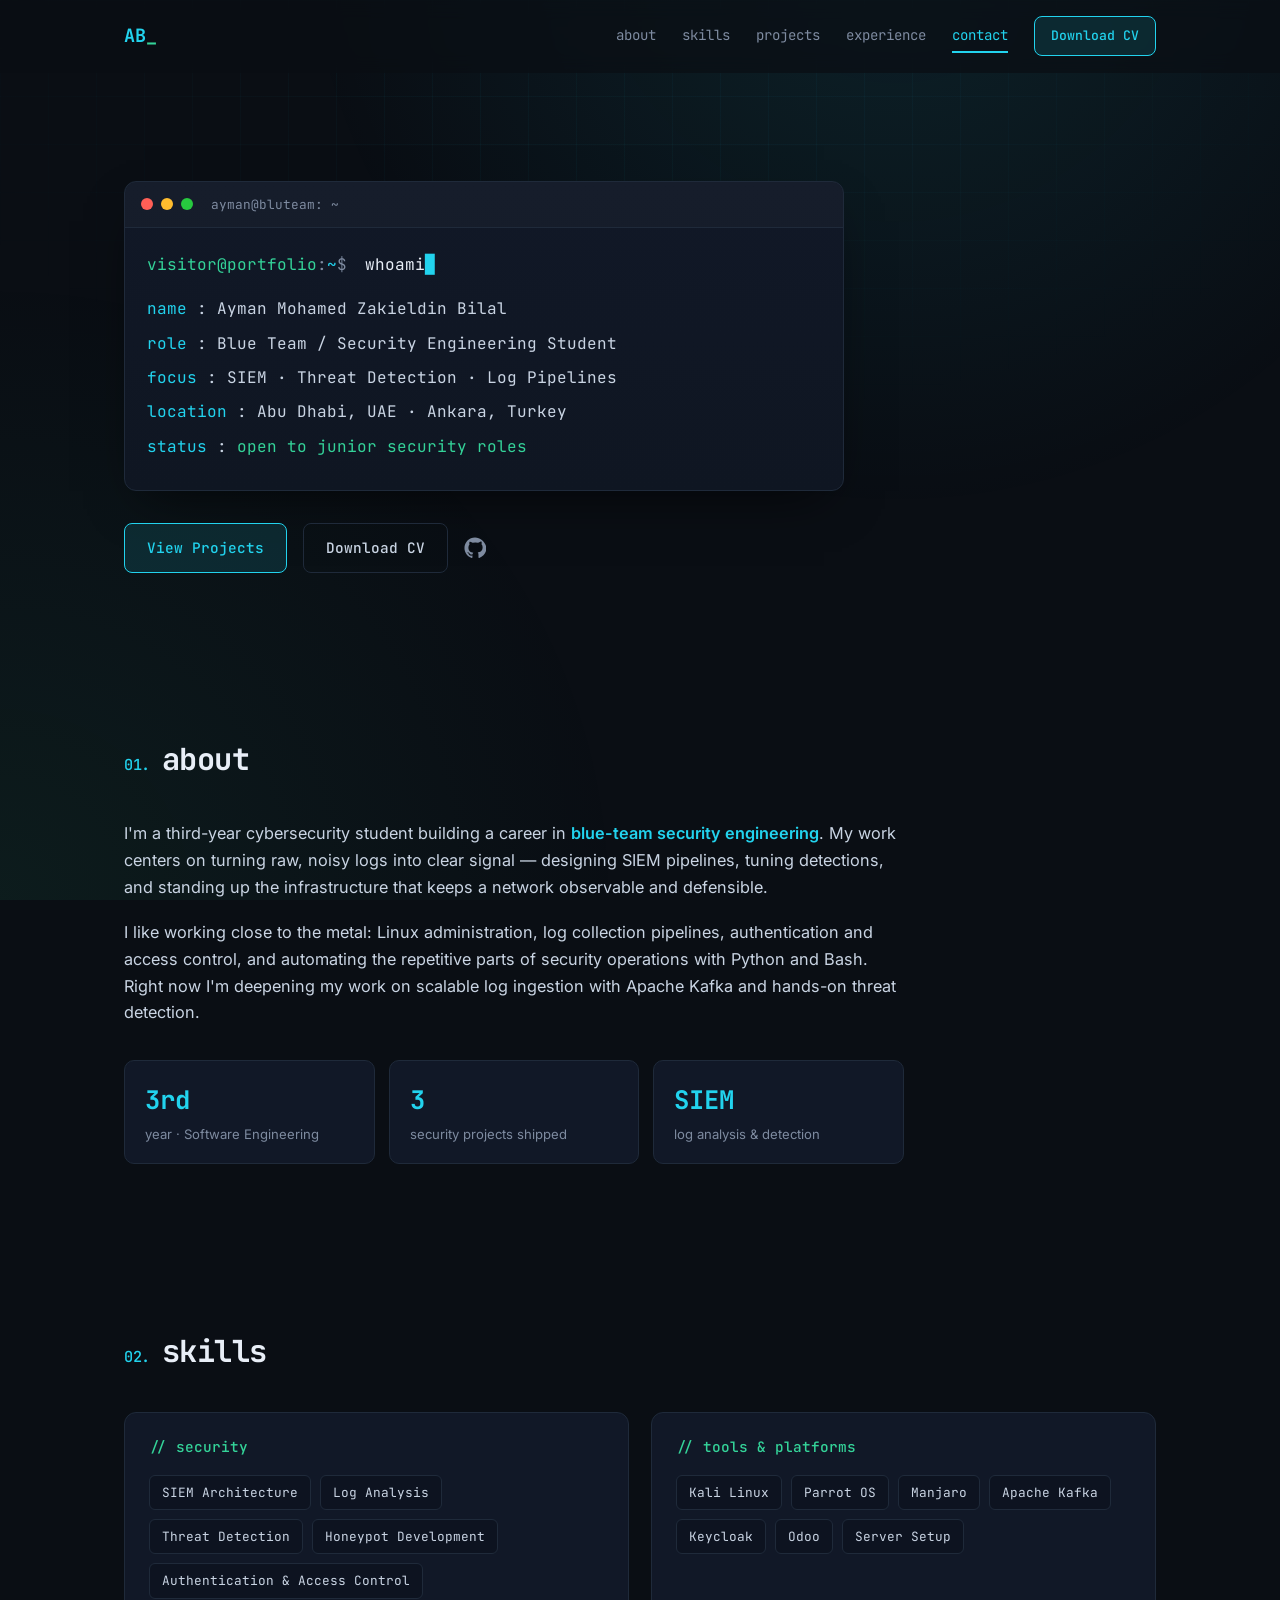
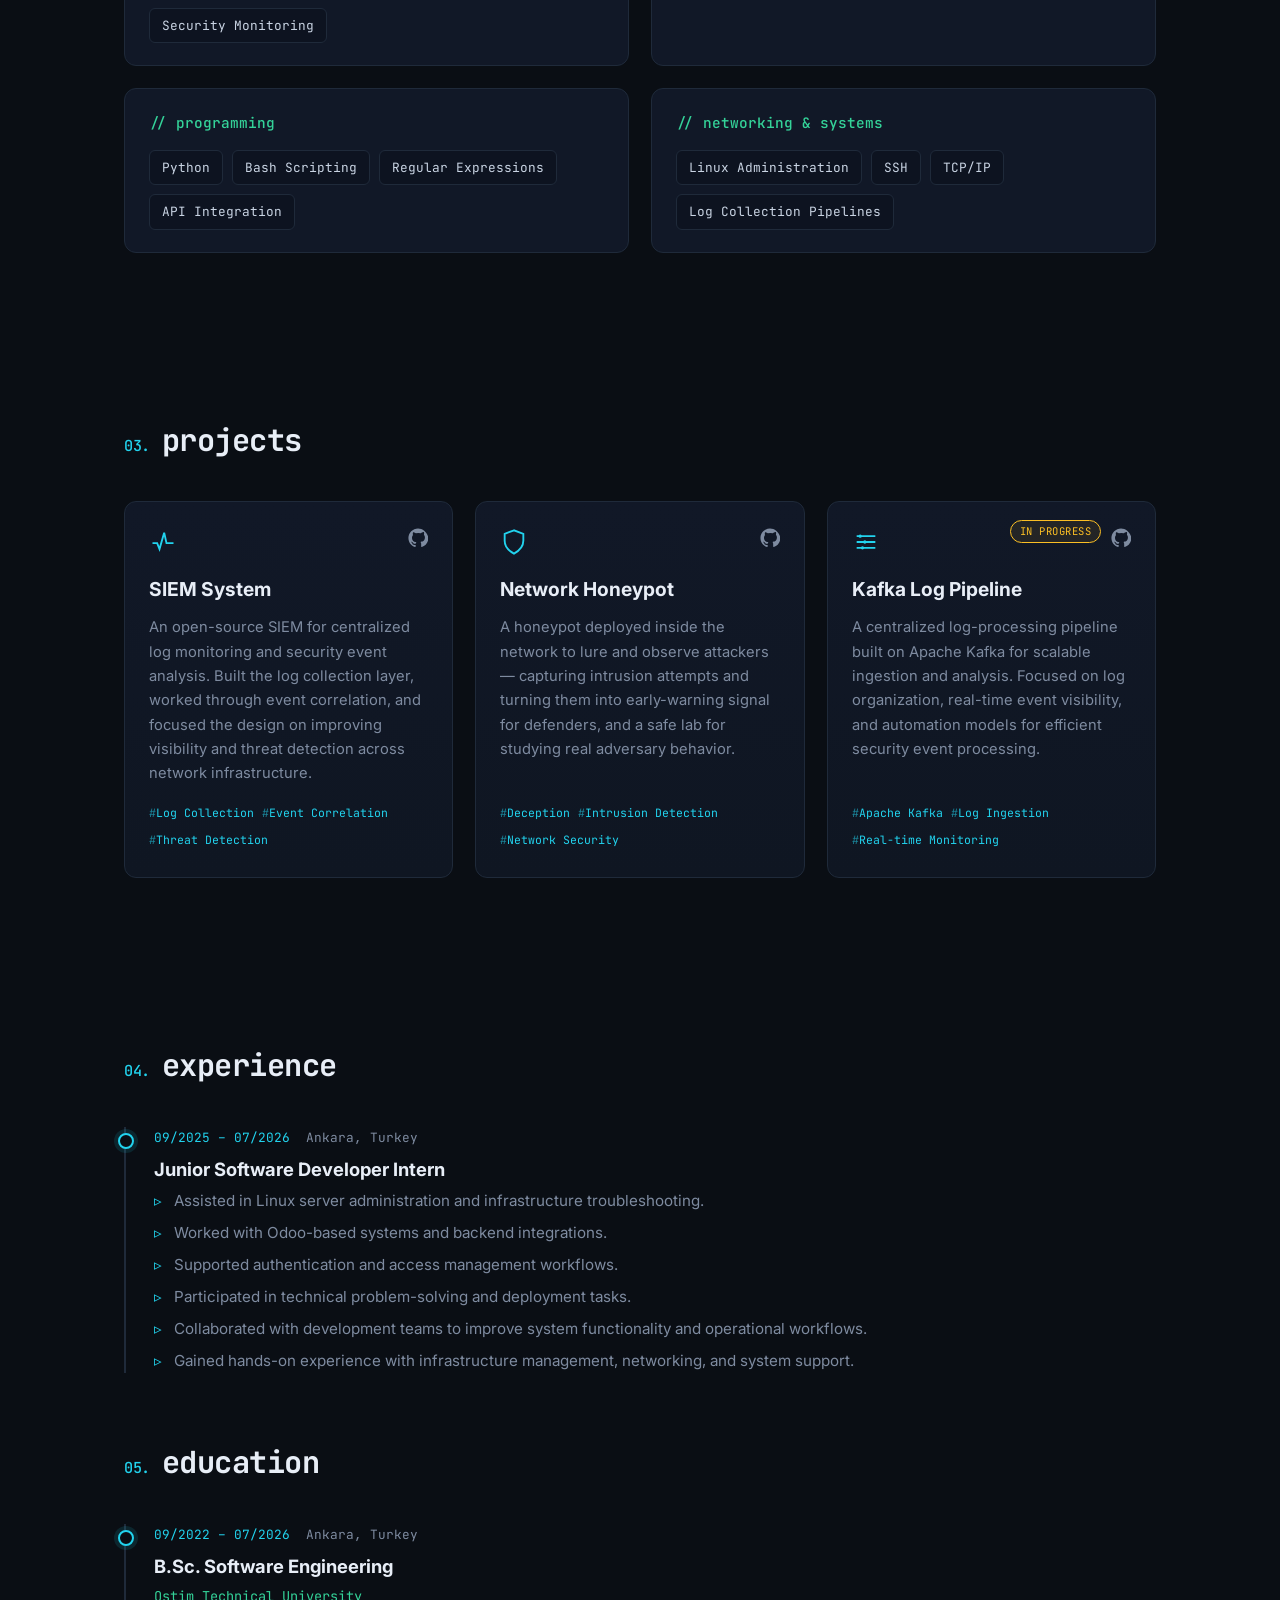
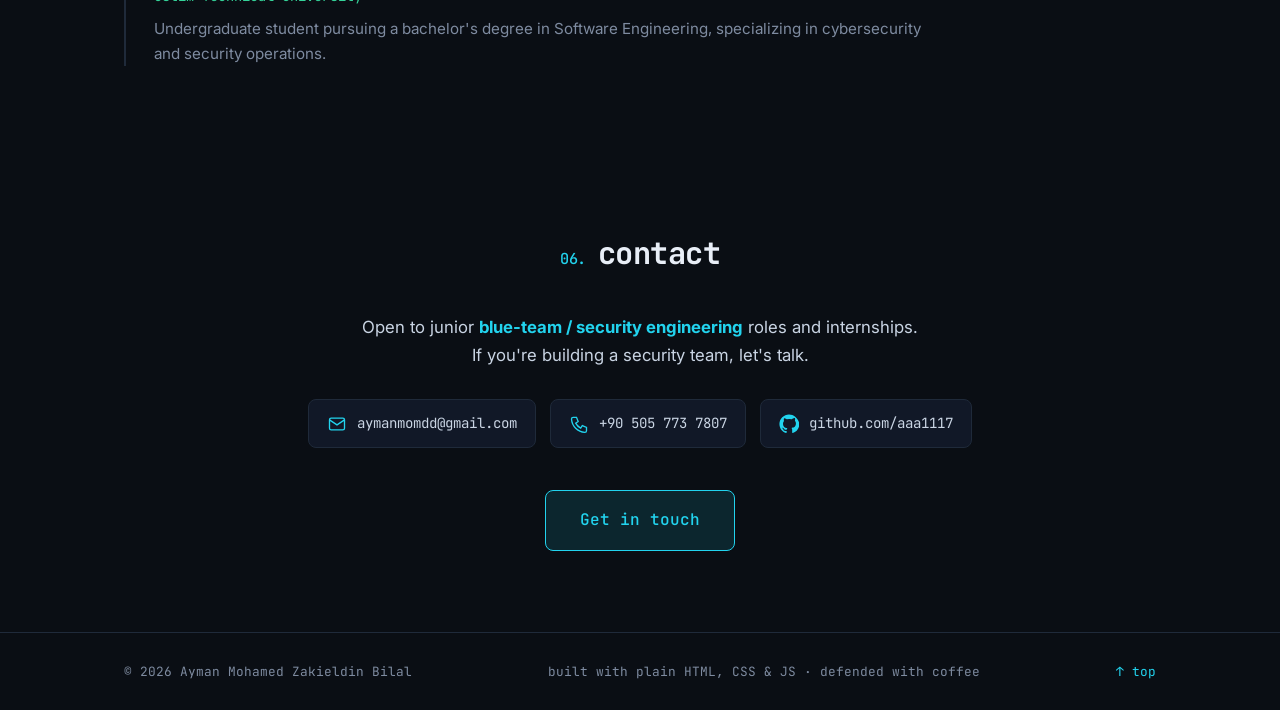
==== index.html @ 4195ff47 "Add security-ops themed portfolio site Single-page static portfolio (HTML/CSS/JS) for a blue-team / " ====
<!DOCTYPE html>
<html lang="en">
<head>
  <meta charset="UTF-8" />
  <meta name="viewport" content="width=device-width, initial-scale=1.0" />
  <title>Ayman Bilal — Blue Team / Security Engineering</title>
  <meta name="description" content="Ayman Mohamed Zakieldin Bilal — third-year cybersecurity student focused on SIEM engineering, threat detection, honeypots, and Linux security automation." />
  <meta name="author" content="Ayman Mohamed Zakieldin Bilal" />

  <!-- Open Graph -->
  <meta property="og:title" content="Ayman Bilal — Blue Team / Security Engineering" />
  <meta property="og:description" content="SIEM engineering · threat detection · honeypots · Linux security automation." />
  <meta property="og:type" content="website" />

  <link rel="icon" type="image/svg+xml" href="assets/favicon.svg" />

  <!-- Fonts -->
  <link rel="preconnect" href="https://fonts.googleapis.com" />
  <link rel="preconnect" href="https://fonts.gstatic.com" crossorigin />
  <link href="https://fonts.googleapis.com/css2?family=Inter:wght@400;500;600;700&family=JetBrains+Mono:wght@400;500;700&display=swap" rel="stylesheet" />

  <link rel="stylesheet" href="styles.css" />
</head>
<body>
  <!-- Background grid layer -->
  <div class="bg-grid" aria-hidden="true"></div>

  <!-- ===== NAV ===== -->
  <header class="nav" id="top">
    <div class="nav__inner">
      <a href="#top" class="brand" aria-label="Home">
        <span class="brand__mark">AB</span>
        <span class="brand__dot">_</span>
      </a>

      <nav class="nav__links" aria-label="Primary">
        <a href="#about">about</a>
        <a href="#skills">skills</a>
        <a href="#projects">projects</a>
        <a href="#experience">experience</a>
        <a href="#contact">contact</a>
        <a href="assets/resume.pdf" class="btn btn--small" download>Download CV</a>
      </nav>

      <button class="nav__toggle" id="navToggle" aria-label="Toggle menu" aria-expanded="false">
        <span></span><span></span><span></span>
      </button>
    </div>
  </header>

  <main>
    <!-- ===== HERO ===== -->
    <section class="hero">
      <div class="container">
        <div class="terminal" role="img" aria-label="Terminal window introducing Ayman Bilal, Blue Team / Security Engineering Student based in Abu Dhabi, UAE and Ankara, Turkey.">
          <div class="terminal__bar">
            <span class="dot dot--red"></span>
            <span class="dot dot--yellow"></span>
            <span class="dot dot--green"></span>
            <span class="terminal__title">ayman@bluteam: ~</span>
          </div>
          <div class="terminal__body">
            <p class="line"><span class="prompt">visitor@portfolio</span><span class="sep">:</span><span class="path">~</span><span class="dollar">$</span> <span id="typed" class="typed"></span><span class="cursor" id="cursor" aria-hidden="true">█</span></p>
            <div class="terminal__output" id="output" hidden>
              <p><span class="key">name</span>      : Ayman Mohamed Zakieldin Bilal</p>
              <p><span class="key">role</span>      : Blue Team / Security Engineering Student</p>
              <p><span class="key">focus</span>     : SIEM · Threat Detection · Log Pipelines</p>
              <p><span class="key">location</span>  : Abu Dhabi, UAE · Ankara, Turkey</p>
              <p><span class="key">status</span>    : <span class="status-open">open to junior security roles</span></p>
            </div>
          </div>
        </div>

        <div class="hero__cta">
          <a href="#projects" class="btn">View Projects</a>
          <a href="assets/resume.pdf" class="btn btn--ghost" download>Download CV</a>
          <a href="https://github.com/aaa1117" class="icon-link" target="_blank" rel="noopener" aria-label="GitHub profile">
            <svg viewBox="0 0 24 24" width="22" height="22" fill="currentColor" aria-hidden="true"><path d="M12 .5C5.7.5.5 5.7.5 12c0 5.1 3.3 9.4 7.9 10.9.6.1.8-.3.8-.6v-2c-3.2.7-3.9-1.4-3.9-1.4-.5-1.3-1.3-1.7-1.3-1.7-1.1-.7.1-.7.1-.7 1.2.1 1.8 1.2 1.8 1.2 1 1.8 2.8 1.3 3.5 1 .1-.8.4-1.3.7-1.6-2.6-.3-5.3-1.3-5.3-5.7 0-1.3.5-2.3 1.2-3.1-.1-.3-.5-1.5.1-3.1 0 0 1-.3 3.3 1.2a11.5 11.5 0 0 1 6 0C18 4.6 19 4.9 19 4.9c.6 1.6.2 2.8.1 3.1.8.8 1.2 1.8 1.2 3.1 0 4.4-2.7 5.4-5.3 5.7.4.4.8 1.1.8 2.2v3.3c0 .3.2.7.8.6 4.6-1.5 7.9-5.8 7.9-10.9C23.5 5.7 18.3.5 12 .5z"/></svg>
          </a>
        </div>
      </div>
    </section>

    <!-- ===== ABOUT ===== -->
    <section id="about" class="section reveal">
      <div class="container">
        <h2 class="section__title"><span class="section__num">01.</span> about</h2>
        <div class="about">
          <p>
            I'm a third-year cybersecurity student building a career in
            <strong>blue-team security engineering</strong>. My work centers on
            turning raw, noisy logs into clear signal — designing SIEM pipelines,
            tuning detections, and standing up the infrastructure that keeps a
            network observable and defensible.
          </p>
          <p>
            I like working close to the metal: Linux administration, log
            collection pipelines, authentication and access control, and
            automating the repetitive parts of security operations with Python
            and Bash. Right now I'm deepening my work on scalable log ingestion
            with Apache Kafka and hands-on threat detection.
          </p>
          <ul class="stats">
            <li><span class="stats__num">3rd</span><span class="stats__label">year · Software Engineering</span></li>
            <li><span class="stats__num">3</span><span class="stats__label">security projects shipped</span></li>
            <li><span class="stats__num">SIEM</span><span class="stats__label">log analysis &amp; detection</span></li>
          </ul>
        </div>
      </div>
    </section>

    <!-- ===== SKILLS ===== -->
    <section id="skills" class="section reveal">
      <div class="container">
        <h2 class="section__title"><span class="section__num">02.</span> skills</h2>
        <div class="skills">
          <div class="skill-group">
            <h3 class="skill-group__title">// security</h3>
            <ul class="tags">
              <li>SIEM Architecture</li>
              <li>Log Analysis</li>
              <li>Threat Detection</li>
              <li>Honeypot Development</li>
              <li>Authentication &amp; Access Control</li>
              <li>Security Monitoring</li>
            </ul>
          </div>
          <div class="skill-group">
            <h3 class="skill-group__title">// tools &amp; platforms</h3>
            <ul class="tags">
              <li>Kali Linux</li>
              <li>Parrot OS</li>
              <li>Manjaro</li>
              <li>Apache Kafka</li>
              <li>Keycloak</li>
              <li>Odoo</li>
              <li>Server Setup</li>
            </ul>
          </div>
          <div class="skill-group">
            <h3 class="skill-group__title">// programming</h3>
            <ul class="tags">
              <li>Python</li>
              <li>Bash Scripting</li>
              <li>Regular Expressions</li>
              <li>API Integration</li>
            </ul>
          </div>
          <div class="skill-group">
            <h3 class="skill-group__title">// networking &amp; systems</h3>
            <ul class="tags">
              <li>Linux Administration</li>
              <li>SSH</li>
              <li>TCP/IP</li>
              <li>Log Collection Pipelines</li>
            </ul>
          </div>
        </div>
      </div>
    </section>

    <!-- ===== PROJECTS ===== -->
    <section id="projects" class="section reveal">
      <div class="container">
        <h2 class="section__title"><span class="section__num">03.</span> projects</h2>
        <div class="projects">

          <article class="card">
            <div class="card__head">
              <svg class="card__icon" viewBox="0 0 24 24" width="28" height="28" fill="none" stroke="currentColor" stroke-width="1.6" aria-hidden="true"><path d="M3 13h4l2 5 4-14 2 9h6"/></svg>
              <a href="https://github.com/aaa1117" class="card__link" target="_blank" rel="noopener" aria-label="View SIEM System on GitHub">
                <svg viewBox="0 0 24 24" width="20" height="20" fill="currentColor" aria-hidden="true"><path d="M12 .5C5.7.5.5 5.7.5 12c0 5.1 3.3 9.4 7.9 10.9.6.1.8-.3.8-.6v-2c-3.2.7-3.9-1.4-3.9-1.4-.5-1.3-1.3-1.7-1.3-1.7-1.1-.7.1-.7.1-.7 1.2.1 1.8 1.2 1.8 1.2 1 1.8 2.8 1.3 3.5 1 .1-.8.4-1.3.7-1.6-2.6-.3-5.3-1.3-5.3-5.7 0-1.3.5-2.3 1.2-3.1-.1-.3-.5-1.5.1-3.1 0 0 1-.3 3.3 1.2a11.5 11.5 0 0 1 6 0C18 4.6 19 4.9 19 4.9c.6 1.6.2 2.8.1 3.1.8.8 1.2 1.8 1.2 3.1 0 4.4-2.7 5.4-5.3 5.7.4.4.8 1.1.8 2.2v3.3c0 .3.2.7.8.6 4.6-1.5 7.9-5.8 7.9-10.9C23.5 5.7 18.3.5 12 .5z"/></svg>
              </a>
            </div>
            <h3 class="card__title">SIEM System</h3>
            <p class="card__desc">
              An open-source SIEM for centralized log monitoring and security
              event analysis. Built the log collection layer, worked through
              event correlation, and focused the design on improving visibility
              and threat detection across network infrastructure.
            </p>
            <ul class="card__tags">
              <li>Log Collection</li>
              <li>Event Correlation</li>
              <li>Threat Detection</li>
            </ul>
          </article>

          <article class="card">
            <div class="card__head">
              <svg class="card__icon" viewBox="0 0 24 24" width="28" height="28" fill="none" stroke="currentColor" stroke-width="1.6" aria-hidden="true"><path d="M12 2 4 5v6c0 5 3.4 8.5 8 11 4.6-2.5 8-6 8-11V5l-8-3Z"/></svg>
              <a href="https://github.com/aaa1117" class="card__link" target="_blank" rel="noopener" aria-label="View Honeypot on GitHub">
                <svg viewBox="0 0 24 24" width="20" height="20" fill="currentColor" aria-hidden="true"><path d="M12 .5C5.7.5.5 5.7.5 12c0 5.1 3.3 9.4 7.9 10.9.6.1.8-.3.8-.6v-2c-3.2.7-3.9-1.4-3.9-1.4-.5-1.3-1.3-1.7-1.3-1.7-1.1-.7.1-.7.1-.7 1.2.1 1.8 1.2 1.8 1.2 1 1.8 2.8 1.3 3.5 1 .1-.8.4-1.3.7-1.6-2.6-.3-5.3-1.3-5.3-5.7 0-1.3.5-2.3 1.2-3.1-.1-.3-.5-1.5.1-3.1 0 0 1-.3 3.3 1.2a11.5 11.5 0 0 1 6 0C18 4.6 19 4.9 19 4.9c.6 1.6.2 2.8.1 3.1.8.8 1.2 1.8 1.2 3.1 0 4.4-2.7 5.4-5.3 5.7.4.4.8 1.1.8 2.2v3.3c0 .3.2.7.8.6 4.6-1.5 7.9-5.8 7.9-10.9C23.5 5.7 18.3.5 12 .5z"/></svg>
              </a>
            </div>
            <h3 class="card__title">Network Honeypot</h3>
            <p class="card__desc">
              A honeypot deployed inside the network to lure and observe
              attackers — capturing intrusion attempts and turning them into
              early-warning signal for defenders, and a safe lab for studying
              real adversary behavior.
            </p>
            <ul class="card__tags">
              <li>Deception</li>
              <li>Intrusion Detection</li>
              <li>Network Security</li>
            </ul>
          </article>

          <article class="card">
            <div class="card__head">
              <svg class="card__icon" viewBox="0 0 24 24" width="28" height="28" fill="none" stroke="currentColor" stroke-width="1.6" aria-hidden="true"><path d="M4 7h16M4 12h16M4 17h16"/><circle cx="7" cy="7" r="1.4" fill="currentColor" stroke="none"/><circle cx="11" cy="12" r="1.4" fill="currentColor" stroke="none"/><circle cx="9" cy="17" r="1.4" fill="currentColor" stroke="none"/></svg>
              <a href="https://github.com/aaa1117" class="card__link" target="_blank" rel="noopener" aria-label="View Kafka log pipeline on GitHub">
                <svg viewBox="0 0 24 24" width="20" height="20" fill="currentColor" aria-hidden="true"><path d="M12 .5C5.7.5.5 5.7.5 12c0 5.1 3.3 9.4 7.9 10.9.6.1.8-.3.8-.6v-2c-3.2.7-3.9-1.4-3.9-1.4-.5-1.3-1.3-1.7-1.3-1.7-1.1-.7.1-.7.1-.7 1.2.1 1.8 1.2 1.8 1.2 1 1.8 2.8 1.3 3.5 1 .1-.8.4-1.3.7-1.6-2.6-.3-5.3-1.3-5.3-5.7 0-1.3.5-2.3 1.2-3.1-.1-.3-.5-1.5.1-3.1 0 0 1-.3 3.3 1.2a11.5 11.5 0 0 1 6 0C18 4.6 19 4.9 19 4.9c.6 1.6.2 2.8.1 3.1.8.8 1.2 1.8 1.2 3.1 0 4.4-2.7 5.4-5.3 5.7.4.4.8 1.1.8 2.2v3.3c0 .3.2.7.8.6 4.6-1.5 7.9-5.8 7.9-10.9C23.5 5.7 18.3.5 12 .5z"/></svg>
              </a>
            </div>
            <h3 class="card__title">Kafka Log Pipeline</h3>
            <p class="card__desc">
              A centralized log-processing pipeline built on Apache Kafka for
              scalable ingestion and analysis. Focused on log organization,
              real-time event visibility, and automation models for efficient
              security event processing.
            </p>
            <ul class="card__tags">
              <li>Apache Kafka</li>
              <li>Log Ingestion</li>
              <li>Real-time Monitoring</li>
            </ul>
            <span class="card__badge">in progress</span>
          </article>

        </div>
      </div>
    </section>

    <!-- ===== EXPERIENCE ===== -->
    <section id="experience" class="section reveal">
      <div class="container">
        <h2 class="section__title"><span class="section__num">04.</span> experience</h2>
        <div class="timeline">
          <div class="timeline__item">
            <div class="timeline__meta">
              <span class="timeline__date">09/2025 – 07/2026</span>
              <span class="timeline__place">Ankara, Turkey</span>
            </div>
            <h3 class="timeline__role">Junior Software Developer Intern</h3>
            <ul class="timeline__points">
              <li>Assisted in Linux server administration and infrastructure troubleshooting.</li>
              <li>Worked with Odoo-based systems and backend integrations.</li>
              <li>Supported authentication and access management workflows.</li>
              <li>Participated in technical problem-solving and deployment tasks.</li>
              <li>Collaborated with development teams to improve system functionality and operational workflows.</li>
              <li>Gained hands-on experience with infrastructure management, networking, and system support.</li>
            </ul>
          </div>
        </div>

        <h2 class="section__title section__title--sub"><span class="section__num">05.</span> education</h2>
        <div class="timeline">
          <div class="timeline__item">
            <div class="timeline__meta">
              <span class="timeline__date">09/2022 – 07/2026</span>
              <span class="timeline__place">Ankara, Turkey</span>
            </div>
            <h3 class="timeline__role">B.Sc. Software Engineering</h3>
            <p class="timeline__place-name">Ostim Technical University</p>
            <p class="timeline__points">Undergraduate student pursuing a bachelor's degree in Software Engineering, specializing in cybersecurity and security operations.</p>
          </div>
        </div>
      </div>
    </section>

    <!-- ===== CONTACT ===== -->
    <section id="contact" class="section section--contact reveal">
      <div class="container">
        <h2 class="section__title"><span class="section__num">06.</span> contact</h2>
        <p class="contact__lead">
          Open to junior <strong>blue-team / security engineering</strong> roles
          and internships. If you're building a security team, let's talk.
        </p>
        <div class="contact__links">
          <a href="mailto:aymanmomdd@gmail.com" class="contact__item">
            <svg viewBox="0 0 24 24" width="20" height="20" fill="none" stroke="currentColor" stroke-width="1.6" aria-hidden="true"><rect x="3" y="5" width="18" height="14" rx="2"/><path d="m3 7 9 6 9-6"/></svg>
            aymanmomdd@gmail.com
          </a>
          <a href="tel:+905057737807" class="contact__item">
            <svg viewBox="0 0 24 24" width="20" height="20" fill="none" stroke="currentColor" stroke-width="1.6" aria-hidden="true"><path d="M5 4h4l2 5-3 2a14 14 0 0 0 6 6l2-3 5 2v4a2 2 0 0 1-2 2A17 17 0 0 1 3 6a2 2 0 0 1 2-2Z"/></svg>
            +90 505 773 7807
          </a>
          <a href="https://github.com/aaa1117" class="contact__item" target="_blank" rel="noopener">
            <svg viewBox="0 0 24 24" width="20" height="20" fill="currentColor" aria-hidden="true"><path d="M12 .5C5.7.5.5 5.7.5 12c0 5.1 3.3 9.4 7.9 10.9.6.1.8-.3.8-.6v-2c-3.2.7-3.9-1.4-3.9-1.4-.5-1.3-1.3-1.7-1.3-1.7-1.1-.7.1-.7.1-.7 1.2.1 1.8 1.2 1.8 1.2 1 1.8 2.8 1.3 3.5 1 .1-.8.4-1.3.7-1.6-2.6-.3-5.3-1.3-5.3-5.7 0-1.3.5-2.3 1.2-3.1-.1-.3-.5-1.5.1-3.1 0 0 1-.3 3.3 1.2a11.5 11.5 0 0 1 6 0C18 4.6 19 4.9 19 4.9c.6 1.6.2 2.8.1 3.1.8.8 1.2 1.8 1.2 3.1 0 4.4-2.7 5.4-5.3 5.7.4.4.8 1.1.8 2.2v3.3c0 .3.2.7.8.6 4.6-1.5 7.9-5.8 7.9-10.9C23.5 5.7 18.3.5 12 .5z"/></svg>
            github.com/aaa1117
          </a>
        </div>
        <a href="mailto:aymanmomdd@gmail.com" class="btn btn--large">Get in touch</a>
      </div>
    </section>
  </main>

  <footer class="footer">
    <div class="container footer__inner">
      <p>© <span id="year"></span> Ayman Mohamed Zakieldin Bilal</p>
      <p class="footer__built">built with plain HTML, CSS &amp; JS · defended with coffee</p>
      <a href="#top" class="footer__top" aria-label="Back to top">↑ top</a>
    </div>
  </footer>

  <script src="script.js"></script>
</body>
</html>
---- styles.css ----
/* ============================================================
   Ayman Bilal — Portfolio  |  security-ops theme
   ============================================================ */

:root {
  --bg:        #0a0e14;
  --bg-soft:   #0d1320;
  --card:      #111827;
  --card-2:    #0f1622;
  --border:    #1f2a3a;
  --text:      #c9d4e3;
  --text-dim:  #7e8ba0;
  --heading:   #e8eef7;
  --accent:    #22d3ee;   /* cyan */
  --accent-2:  #34d399;   /* green */
  --accent-soft: rgba(34, 211, 238, 0.12);
  --danger:    #f87171;
  --warn:      #fbbf24;

  --mono: "JetBrains Mono", ui-monospace, "SF Mono", Menlo, Consolas, monospace;
  --sans: "Inter", system-ui, -apple-system, Segoe UI, Roboto, sans-serif;

  --max: 1080px;
  --radius: 12px;
  --shadow: 0 20px 50px -20px rgba(0, 0, 0, 0.7);
}

* { box-sizing: border-box; margin: 0; padding: 0; }

html { scroll-behavior: smooth; scroll-padding-top: 90px; }

body {
  font-family: var(--sans);
  background: var(--bg);
  color: var(--text);
  line-height: 1.65;
  -webkit-font-smoothing: antialiased;
  overflow-x: hidden;
}

/* Background grid */
.bg-grid {
  position: fixed;
  inset: 0;
  z-index: -2;
  background-image:
    linear-gradient(rgba(34, 211, 238, 0.035) 1px, transparent 1px),
    linear-gradient(90deg, rgba(34, 211, 238, 0.035) 1px, transparent 1px);
  background-size: 48px 48px;
  mask-image: radial-gradient(ellipse 80% 60% at 50% 0%, #000 30%, transparent 80%);
}
body::before {
  content: "";
  position: fixed;
  inset: 0;
  z-index: -1;
  background: radial-gradient(circle at 70% -10%, rgba(34, 211, 238, 0.10), transparent 45%),
              radial-gradient(circle at 0% 100%, rgba(52, 211, 153, 0.07), transparent 40%);
  pointer-events: none;
}

.container { width: 100%; max-width: var(--max); margin-inline: auto; padding-inline: 24px; }

a { color: inherit; text-decoration: none; }

/* ---------- Buttons ---------- */
.btn {
  display: inline-flex;
  align-items: center;
  gap: 8px;
  font-family: var(--mono);
  font-size: 0.9rem;
  font-weight: 500;
  color: var(--accent);
  background: var(--accent-soft);
  border: 1px solid var(--accent);
  padding: 12px 22px;
  border-radius: 8px;
  cursor: pointer;
  transition: transform .15s ease, box-shadow .2s ease, background .2s ease;
}
.btn:hover { transform: translateY(-2px); box-shadow: 0 8px 24px -8px var(--accent); background: rgba(34, 211, 238, 0.2); }
.btn--ghost { color: var(--text); background: transparent; border-color: var(--border); }
.btn--ghost:hover { border-color: var(--accent); color: var(--accent); box-shadow: none; }
.btn--small { padding: 8px 16px; font-size: 0.82rem; }
.btn--large { padding: 16px 34px; font-size: 1rem; margin-top: 8px; }

.icon-link { color: var(--text-dim); display: inline-flex; transition: color .2s ease, transform .2s ease; }
.icon-link:hover { color: var(--accent); transform: translateY(-2px); }

/* ---------- Nav ---------- */
.nav {
  position: sticky;
  top: 0;
  z-index: 50;
  backdrop-filter: blur(10px);
  background: rgba(10, 14, 20, 0.72);
  border-bottom: 1px solid transparent;
  transition: border-color .3s ease, background .3s ease;
}
.nav.scrolled { border-bottom-color: var(--border); }
.nav__inner {
  max-width: var(--max);
  margin-inline: auto;
  padding: 16px 24px;
  display: flex;
  align-items: center;
  justify-content: space-between;
}
.brand { font-family: var(--mono); font-weight: 700; font-size: 1.15rem; color: var(--heading); display: inline-flex; }
.brand__mark { color: var(--accent); }
.brand__dot { color: var(--accent-2); animation: blink 1.1s steps(1) infinite; }

.nav__links { display: flex; align-items: center; gap: 26px; }
.nav__links a:not(.btn) {
  font-family: var(--mono);
  font-size: 0.88rem;
  color: var(--text-dim);
  position: relative;
  transition: color .2s ease;
}
.nav__links a:not(.btn):hover,
.nav__links a.active { color: var(--accent); }
.nav__links a:not(.btn)::after {
  content: ""; position: absolute; left: 0; bottom: -6px; height: 2px; width: 0;
  background: var(--accent); transition: width .25s ease;
}
.nav__links a:not(.btn):hover::after,
.nav__links a.active::after { width: 100%; }

.nav__toggle { display: none; flex-direction: column; gap: 5px; background: none; border: none; cursor: pointer; padding: 6px; }
.nav__toggle span { width: 26px; height: 2px; background: var(--text); transition: .3s ease; border-radius: 2px; }
.nav__toggle.open span:nth-child(1) { transform: translateY(7px) rotate(45deg); }
.nav__toggle.open span:nth-child(2) { opacity: 0; }
.nav__toggle.open span:nth-child(3) { transform: translateY(-7px) rotate(-45deg); }

/* ---------- Hero ---------- */
.hero { padding: clamp(60px, 12vh, 120px) 0 80px; }
.terminal {
  background: linear-gradient(180deg, var(--card), var(--card-2));
  border: 1px solid var(--border);
  border-radius: var(--radius);
  box-shadow: var(--shadow);
  overflow: hidden;
  max-width: 720px;
}
.terminal__bar {
  display: flex; align-items: center; gap: 8px;
  padding: 12px 16px;
  background: rgba(255, 255, 255, 0.02);
  border-bottom: 1px solid var(--border);
}
.dot { width: 12px; height: 12px; border-radius: 50%; }
.dot--red { background: #ff5f56; }
.dot--yellow { background: #ffbd2e; }
.dot--green { background: #27c93f; }
.terminal__title { font-family: var(--mono); font-size: 0.8rem; color: var(--text-dim); margin-left: 10px; }

.terminal__body { padding: 24px 22px 28px; font-family: var(--mono); font-size: clamp(0.85rem, 2.4vw, 1rem); }
.line { white-space: nowrap; overflow: hidden; }
.prompt { color: var(--accent-2); }
.sep, .dollar { color: var(--text-dim); }
.path { color: var(--accent); }
.dollar { margin: 0 8px 0 0; }
.typed { color: var(--heading); }
.cursor { color: var(--accent); animation: blink 1.05s steps(1) infinite; }

.terminal__output { margin-top: 16px; display: grid; gap: 4px; color: var(--text); }
.terminal__output p { line-height: 1.9; }
.key { color: var(--accent); }
.status-open { color: var(--accent-2); }

.hero__cta { display: flex; align-items: center; gap: 16px; margin-top: 32px; flex-wrap: wrap; }

/* ---------- Sections ---------- */
.section { padding: clamp(56px, 9vh, 96px) 0; }
.section__title {
  font-family: var(--mono);
  font-size: clamp(1.4rem, 4vw, 1.9rem);
  color: var(--heading);
  margin-bottom: 36px;
  display: flex;
  align-items: baseline;
  gap: 12px;
  letter-spacing: -0.5px;
}
.section__title--sub { margin-top: 64px; }
.section__num { font-size: 0.95rem; color: var(--accent); font-weight: 500; }

/* ---------- About ---------- */
.about { max-width: 780px; display: grid; gap: 18px; font-size: 1.02rem; }
.about strong { color: var(--accent); font-weight: 600; }
.stats { list-style: none; display: flex; flex-wrap: wrap; gap: 14px; margin-top: 16px; }
.stats li {
  flex: 1 1 180px;
  background: var(--card);
  border: 1px solid var(--border);
  border-radius: 10px;
  padding: 18px 20px;
  display: grid;
  gap: 2px;
}
.stats__num { font-family: var(--mono); font-size: 1.6rem; font-weight: 700; color: var(--accent); }
.stats__label { font-size: 0.82rem; color: var(--text-dim); }

/* ---------- Skills ---------- */
.skills { display: grid; grid-template-columns: repeat(2, 1fr); gap: 22px; }
.skill-group {
  background: var(--card);
  border: 1px solid var(--border);
  border-radius: var(--radius);
  padding: 22px 24px;
  transition: border-color .25s ease, transform .25s ease;
}
.skill-group:hover { border-color: var(--accent); transform: translateY(-3px); }
.skill-group__title { font-family: var(--mono); font-size: 0.9rem; color: var(--accent-2); margin-bottom: 16px; font-weight: 500; }
.tags { list-style: none; display: flex; flex-wrap: wrap; gap: 9px; }
.tags li {
  font-family: var(--mono);
  font-size: 0.8rem;
  color: var(--text);
  background: var(--bg-soft);
  border: 1px solid var(--border);
  border-radius: 6px;
  padding: 6px 12px;
}

/* ---------- Projects ---------- */
.projects { display: grid; grid-template-columns: repeat(3, 1fr); gap: 22px; }
.card {
  position: relative;
  background: linear-gradient(180deg, var(--card), var(--card-2));
  border: 1px solid var(--border);
  border-radius: var(--radius);
  padding: 26px 24px 28px;
  display: flex;
  flex-direction: column;
  transition: transform .25s ease, border-color .25s ease, box-shadow .25s ease;
}
.card:hover { transform: translateY(-6px); border-color: var(--accent); box-shadow: 0 18px 40px -22px var(--accent); }
.card__head { display: flex; align-items: center; justify-content: space-between; margin-bottom: 18px; }
.card__icon { color: var(--accent); }
.card__link { color: var(--text-dim); transition: color .2s ease, transform .2s ease; }
.card__link:hover { color: var(--accent); transform: translateY(-2px); }
.card__title { font-size: 1.2rem; color: var(--heading); margin-bottom: 10px; }
.card__desc { font-size: 0.92rem; color: var(--text-dim); flex: 1; }
.card__tags { list-style: none; display: flex; flex-wrap: wrap; gap: 8px; margin-top: 18px; }
.card__tags li { font-family: var(--mono); font-size: 0.72rem; color: var(--accent); }
.card__tags li::before { content: "#"; opacity: 0.6; }
.card__badge {
  position: absolute; top: 18px; right: 54px;
  font-family: var(--mono); font-size: 0.66rem; text-transform: uppercase; letter-spacing: 0.5px;
  color: var(--warn); border: 1px solid var(--warn); border-radius: 20px; padding: 2px 9px;
  background: rgba(251, 191, 36, 0.08);
}

/* ---------- Timeline ---------- */
.timeline { border-left: 2px solid var(--border); padding-left: 28px; max-width: 800px; }
.timeline__item { position: relative; }
.timeline__item::before {
  content: ""; position: absolute; left: -36px; top: 6px;
  width: 12px; height: 12px; border-radius: 50%;
  background: var(--bg); border: 2px solid var(--accent);
  box-shadow: 0 0 0 4px rgba(34, 211, 238, 0.12);
}
.timeline__meta { display: flex; flex-wrap: wrap; gap: 6px 16px; font-family: var(--mono); font-size: 0.8rem; color: var(--accent); margin-bottom: 6px; }
.timeline__place { color: var(--text-dim); }
.timeline__role { font-size: 1.15rem; color: var(--heading); margin-bottom: 4px; }
.timeline__place-name { font-family: var(--mono); font-size: 0.85rem; color: var(--accent-2); margin-bottom: 8px; }
.timeline__points { color: var(--text-dim); font-size: 0.95rem; }
ul.timeline__points { list-style: none; display: grid; gap: 7px; }
ul.timeline__points li { position: relative; padding-left: 20px; }
ul.timeline__points li::before { content: "▹"; position: absolute; left: 0; color: var(--accent); }

/* ---------- Contact ---------- */
.section--contact { text-align: center; }
.section--contact .section__title { justify-content: center; }
.contact__lead { max-width: 560px; margin: 0 auto 30px; font-size: 1.05rem; color: var(--text); }
.contact__lead strong { color: var(--accent); }
.contact__links { display: flex; flex-wrap: wrap; justify-content: center; gap: 14px; margin-bottom: 34px; }
.contact__item {
  display: inline-flex; align-items: center; gap: 10px;
  font-family: var(--mono); font-size: 0.88rem; color: var(--text);
  background: var(--card); border: 1px solid var(--border);
  border-radius: 8px; padding: 12px 18px;
  transition: border-color .2s ease, color .2s ease, transform .2s ease;
}
.contact__item:hover { border-color: var(--accent); color: var(--accent); transform: translateY(-2px); }
.contact__item svg { color: var(--accent); }

/* ---------- Footer ---------- */
.footer { border-top: 1px solid var(--border); padding: 28px 0; }
.footer__inner { display: flex; flex-wrap: wrap; align-items: center; justify-content: space-between; gap: 10px; font-family: var(--mono); font-size: 0.8rem; color: var(--text-dim); }
.footer__top { color: var(--accent); }
.footer__top:hover { text-decoration: underline; }

/* ---------- Reveal animation ---------- */
.reveal { opacity: 0; transform: translateY(28px); transition: opacity .6s ease, transform .6s ease; }
.reveal.visible { opacity: 1; transform: none; }

@keyframes blink { 0%, 50% { opacity: 1; } 50.01%, 100% { opacity: 0; } }

/* ---------- Responsive ---------- */
@media (max-width: 860px) {
  .skills, .projects { grid-template-columns: 1fr; }
}

@media (max-width: 720px) {
  .nav__links {
    position: fixed; inset: 64px 0 auto 0;
    flex-direction: column; align-items: flex-start; gap: 4px;
    background: var(--bg-soft); border-bottom: 1px solid var(--border);
    padding: 16px 24px 24px;
    transform: translateY(-130%); transition: transform .35s ease;
    box-shadow: var(--shadow);
  }
  .nav__links.open { transform: translateY(0); }
  .nav__links a:not(.btn) { padding: 8px 0; width: 100%; }
  .nav__links .btn--small { margin-top: 8px; }
  .nav__toggle { display: flex; }
}

/* ---------- Reduced motion ---------- */
@media (prefers-reduced-motion: reduce) {
  * { animation: none !important; transition: none !important; scroll-behavior: auto !important; }
  .reveal { opacity: 1; transform: none; }
  .cursor, .brand__dot { animation: none; }
}
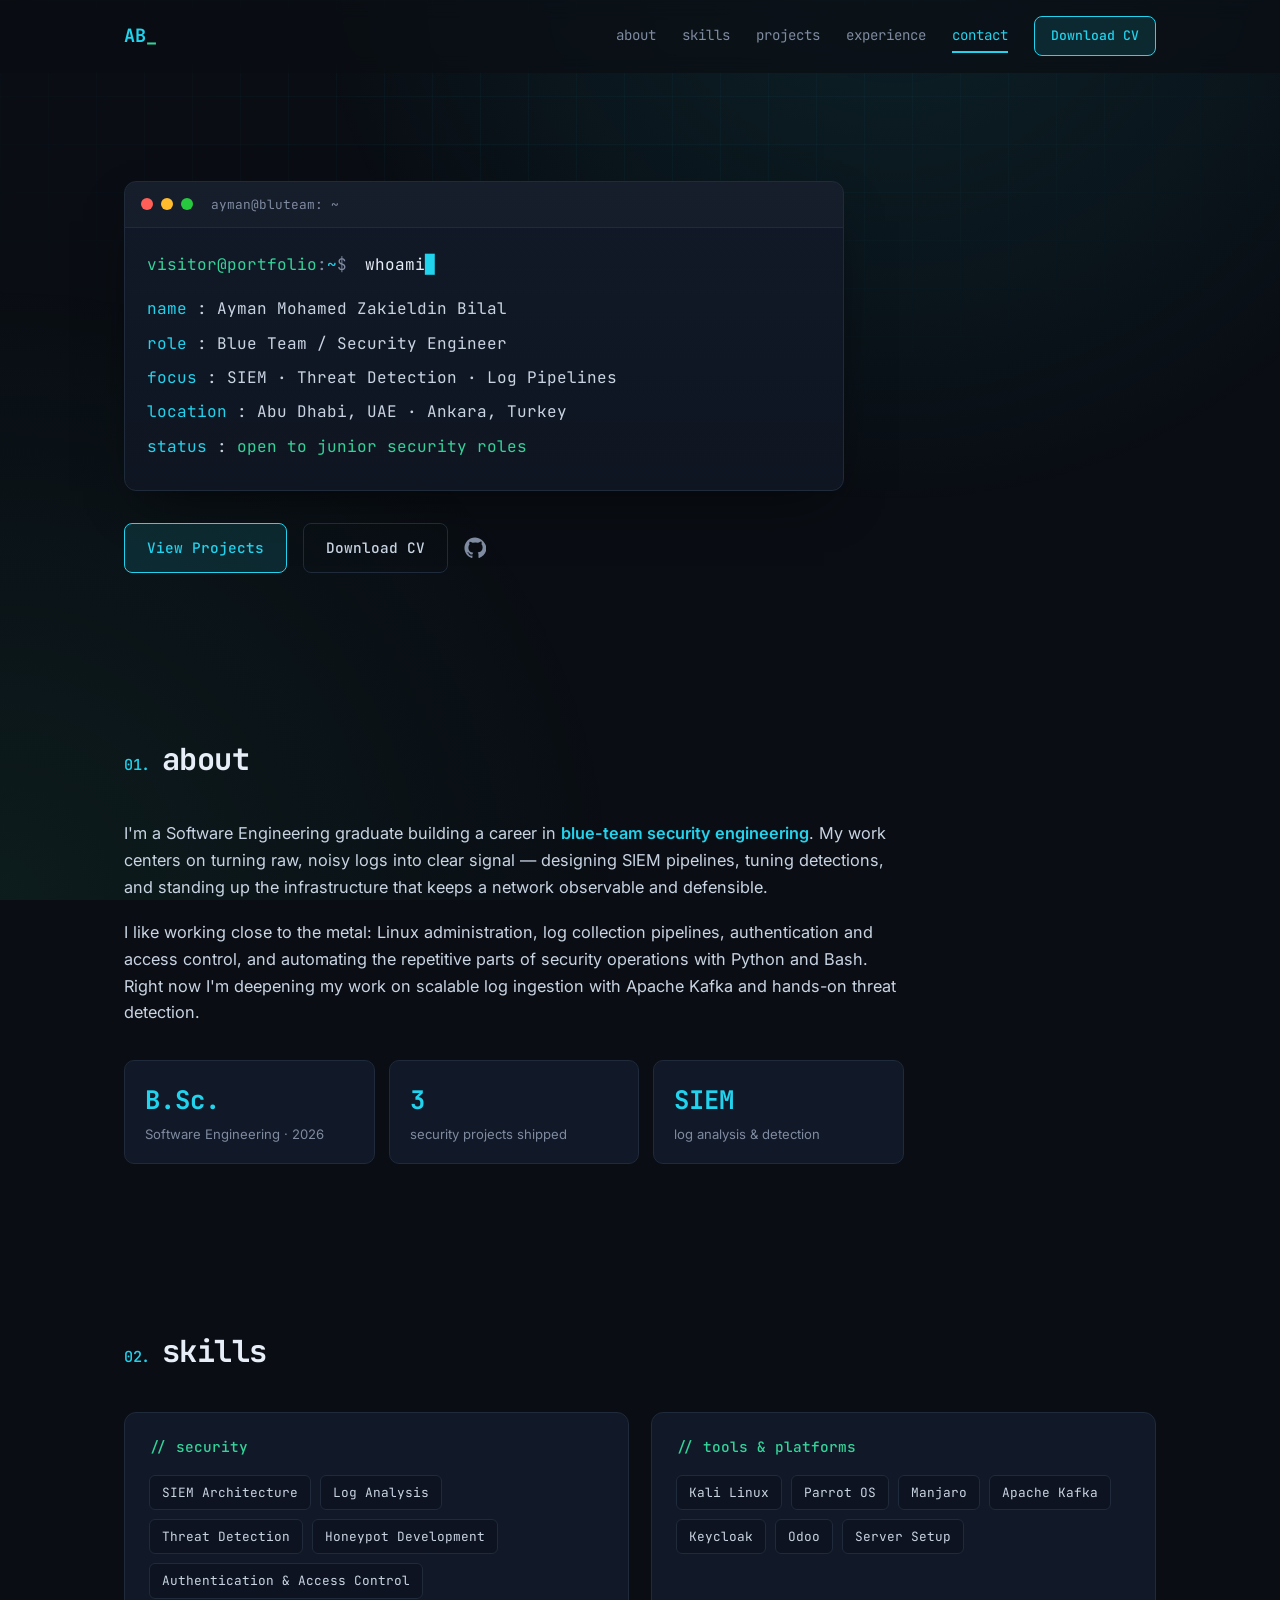
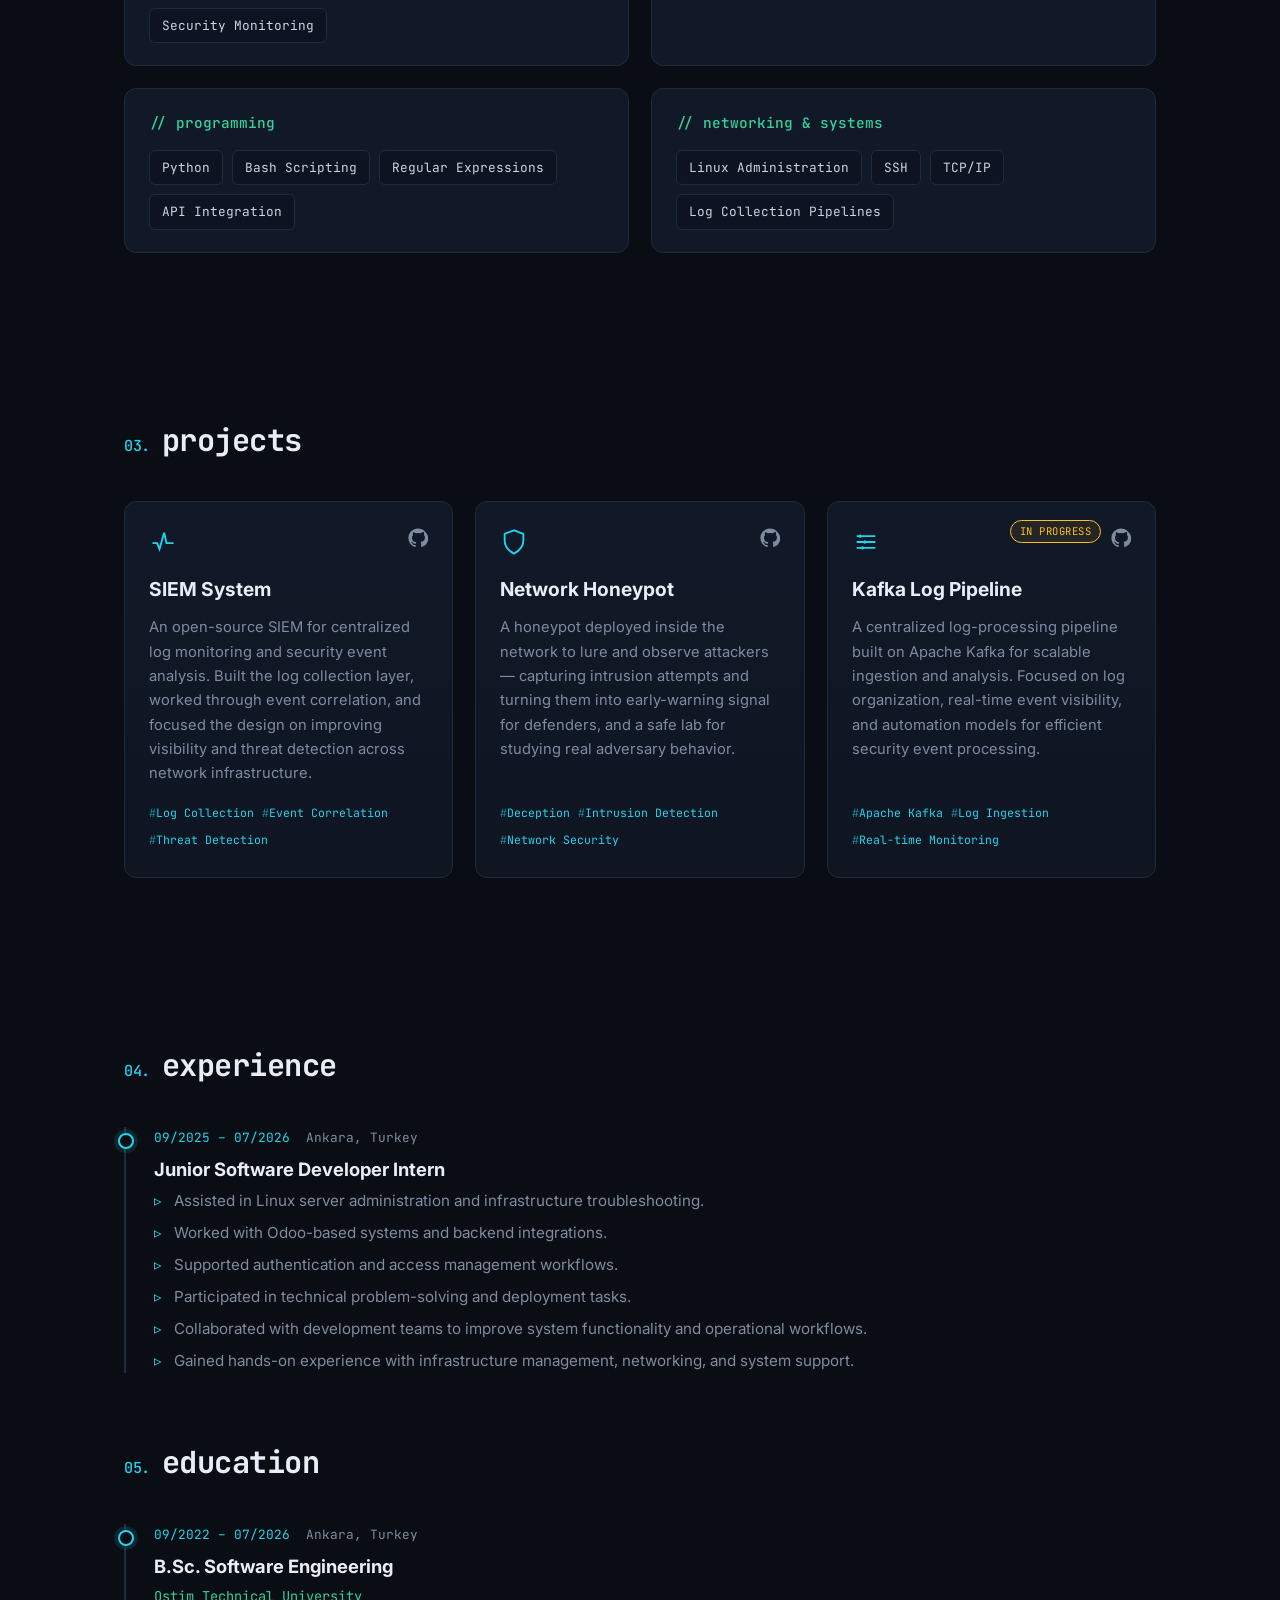
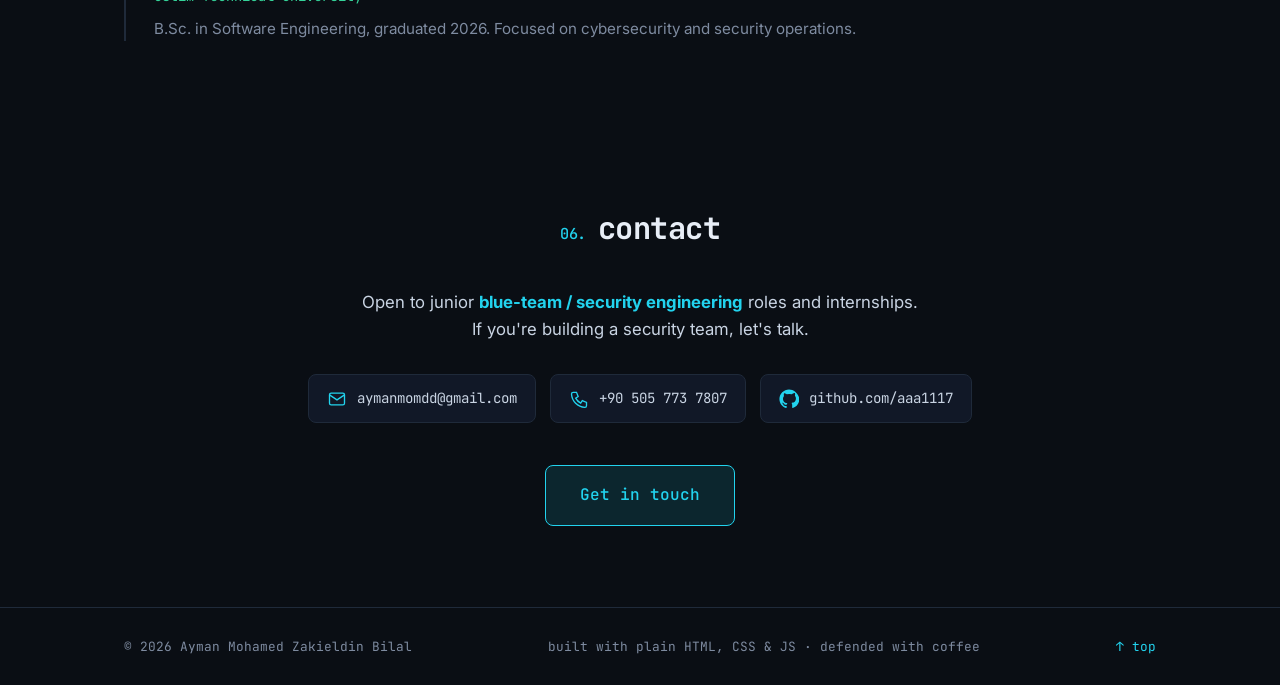
==== commit a5ef553b: "Update status to graduate; add .nojekyll for Pages Reflect completed B.Sc. (no longer a student) acr" ====
--- a/index.html
+++ b/index.html
@@ -4,7 +4,7 @@
   <meta charset="UTF-8" />
   <meta name="viewport" content="width=device-width, initial-scale=1.0" />
   <title>Ayman Bilal — Blue Team / Security Engineering</title>
-  <meta name="description" content="Ayman Mohamed Zakieldin Bilal — third-year cybersecurity student focused on SIEM engineering, threat detection, honeypots, and Linux security automation." />
+  <meta name="description" content="Ayman Mohamed Zakieldin Bilal — Software Engineering graduate and blue-team security engineer focused on SIEM engineering, threat detection, honeypots, and Linux security automation." />
   <meta name="author" content="Ayman Mohamed Zakieldin Bilal" />
 
   <!-- Open Graph -->
@@ -52,7 +52,7 @@
     <!-- ===== HERO ===== -->
     <section class="hero">
       <div class="container">
-        <div class="terminal" role="img" aria-label="Terminal window introducing Ayman Bilal, Blue Team / Security Engineering Student based in Abu Dhabi, UAE and Ankara, Turkey.">
+        <div class="terminal" role="img" aria-label="Terminal window introducing Ayman Bilal, Blue Team / Security Engineer based in Abu Dhabi, UAE and Ankara, Turkey.">
           <div class="terminal__bar">
             <span class="dot dot--red"></span>
             <span class="dot dot--yellow"></span>
@@ -63,7 +63,7 @@
             <p class="line"><span class="prompt">visitor@portfolio</span><span class="sep">:</span><span class="path">~</span><span class="dollar">$</span> <span id="typed" class="typed"></span><span class="cursor" id="cursor" aria-hidden="true">█</span></p>
             <div class="terminal__output" id="output" hidden>
               <p><span class="key">name</span>      : Ayman Mohamed Zakieldin Bilal</p>
-              <p><span class="key">role</span>      : Blue Team / Security Engineering Student</p>
+              <p><span class="key">role</span>      : Blue Team / Security Engineer</p>
               <p><span class="key">focus</span>     : SIEM · Threat Detection · Log Pipelines</p>
               <p><span class="key">location</span>  : Abu Dhabi, UAE · Ankara, Turkey</p>
               <p><span class="key">status</span>    : <span class="status-open">open to junior security roles</span></p>
@@ -87,7 +87,7 @@
         <h2 class="section__title"><span class="section__num">01.</span> about</h2>
         <div class="about">
           <p>
-            I'm a third-year cybersecurity student building a career in
+            I'm a Software Engineering graduate building a career in
             <strong>blue-team security engineering</strong>. My work centers on
             turning raw, noisy logs into clear signal — designing SIEM pipelines,
             tuning detections, and standing up the infrastructure that keeps a
@@ -101,7 +101,7 @@
             with Apache Kafka and hands-on threat detection.
           </p>
           <ul class="stats">
-            <li><span class="stats__num">3rd</span><span class="stats__label">year · Software Engineering</span></li>
+            <li><span class="stats__num">B.Sc.</span><span class="stats__label">Software Engineering · 2026</span></li>
             <li><span class="stats__num">3</span><span class="stats__label">security projects shipped</span></li>
             <li><span class="stats__num">SIEM</span><span class="stats__label">log analysis &amp; detection</span></li>
           </ul>
@@ -264,7 +264,7 @@
             </div>
             <h3 class="timeline__role">B.Sc. Software Engineering</h3>
             <p class="timeline__place-name">Ostim Technical University</p>
-            <p class="timeline__points">Undergraduate student pursuing a bachelor's degree in Software Engineering, specializing in cybersecurity and security operations.</p>
+            <p class="timeline__points">B.Sc. in Software Engineering, graduated 2026. Focused on cybersecurity and security operations.</p>
           </div>
         </div>
       </div>
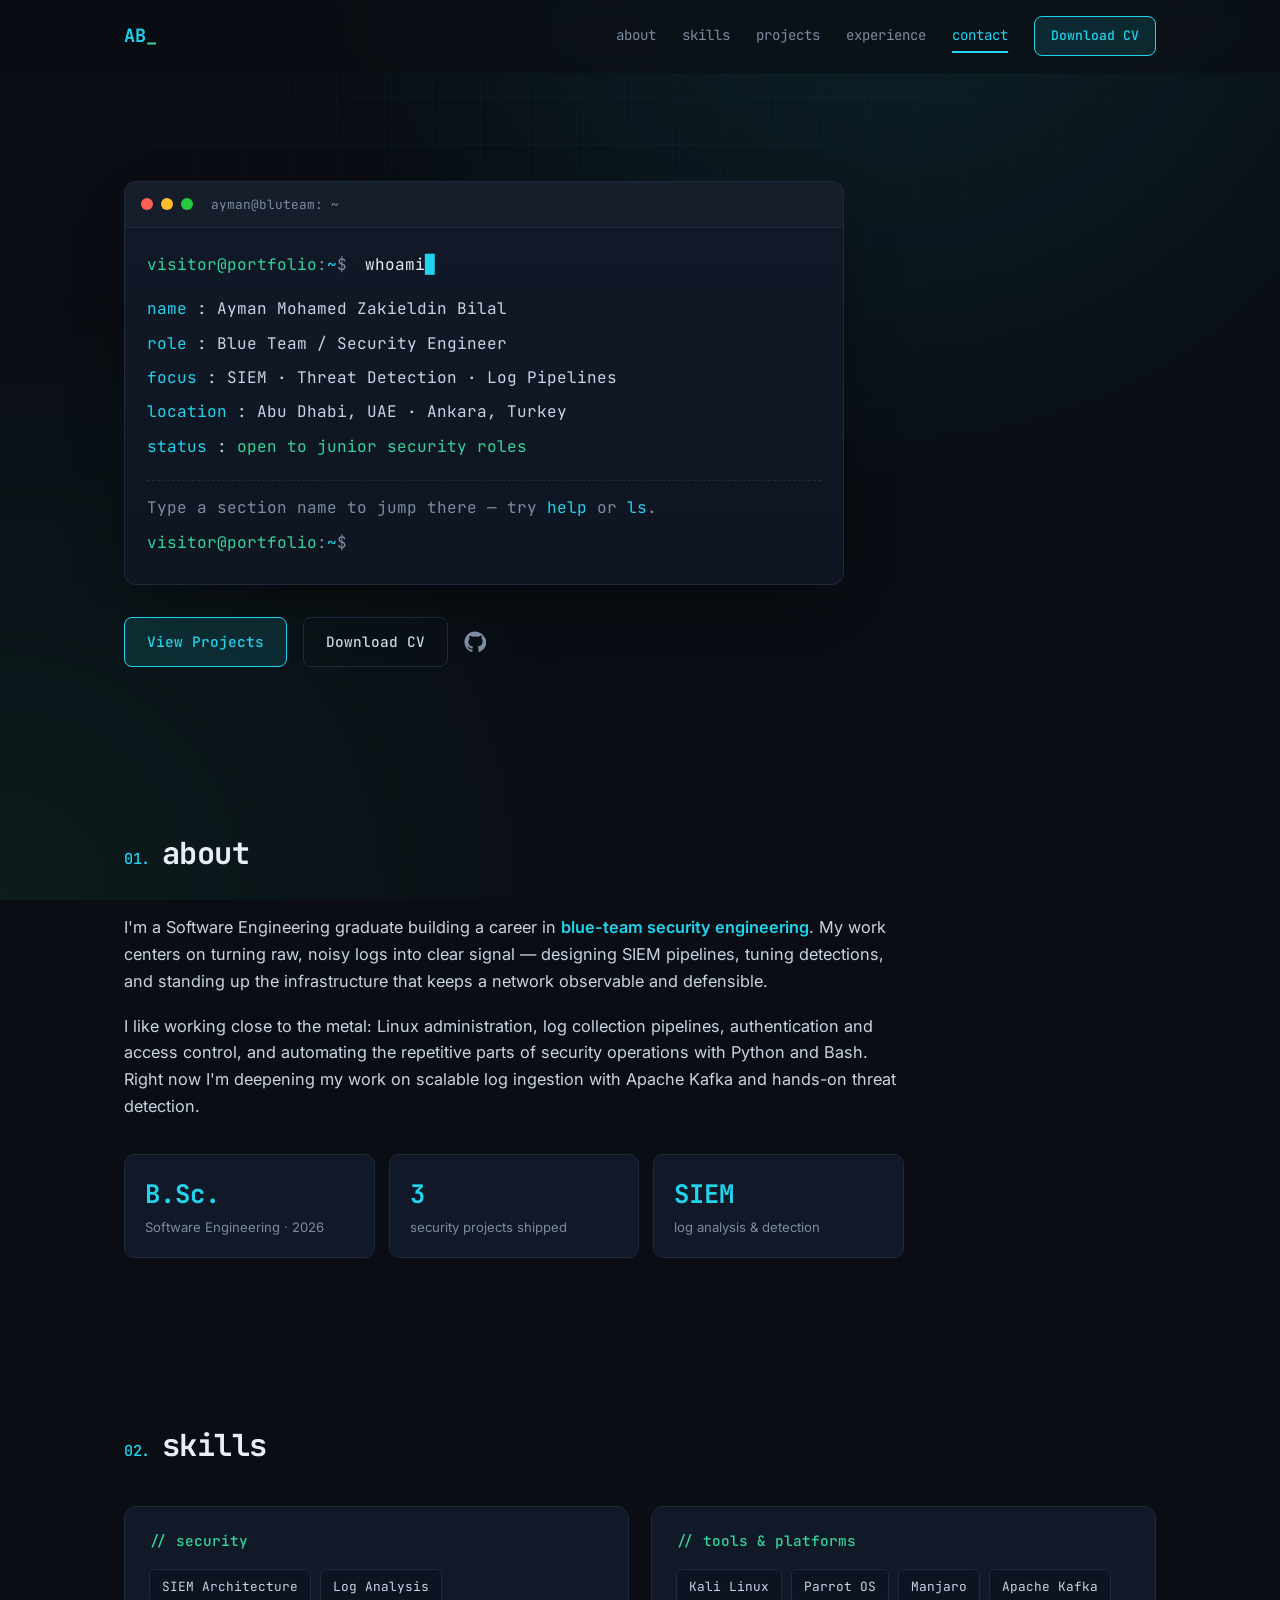
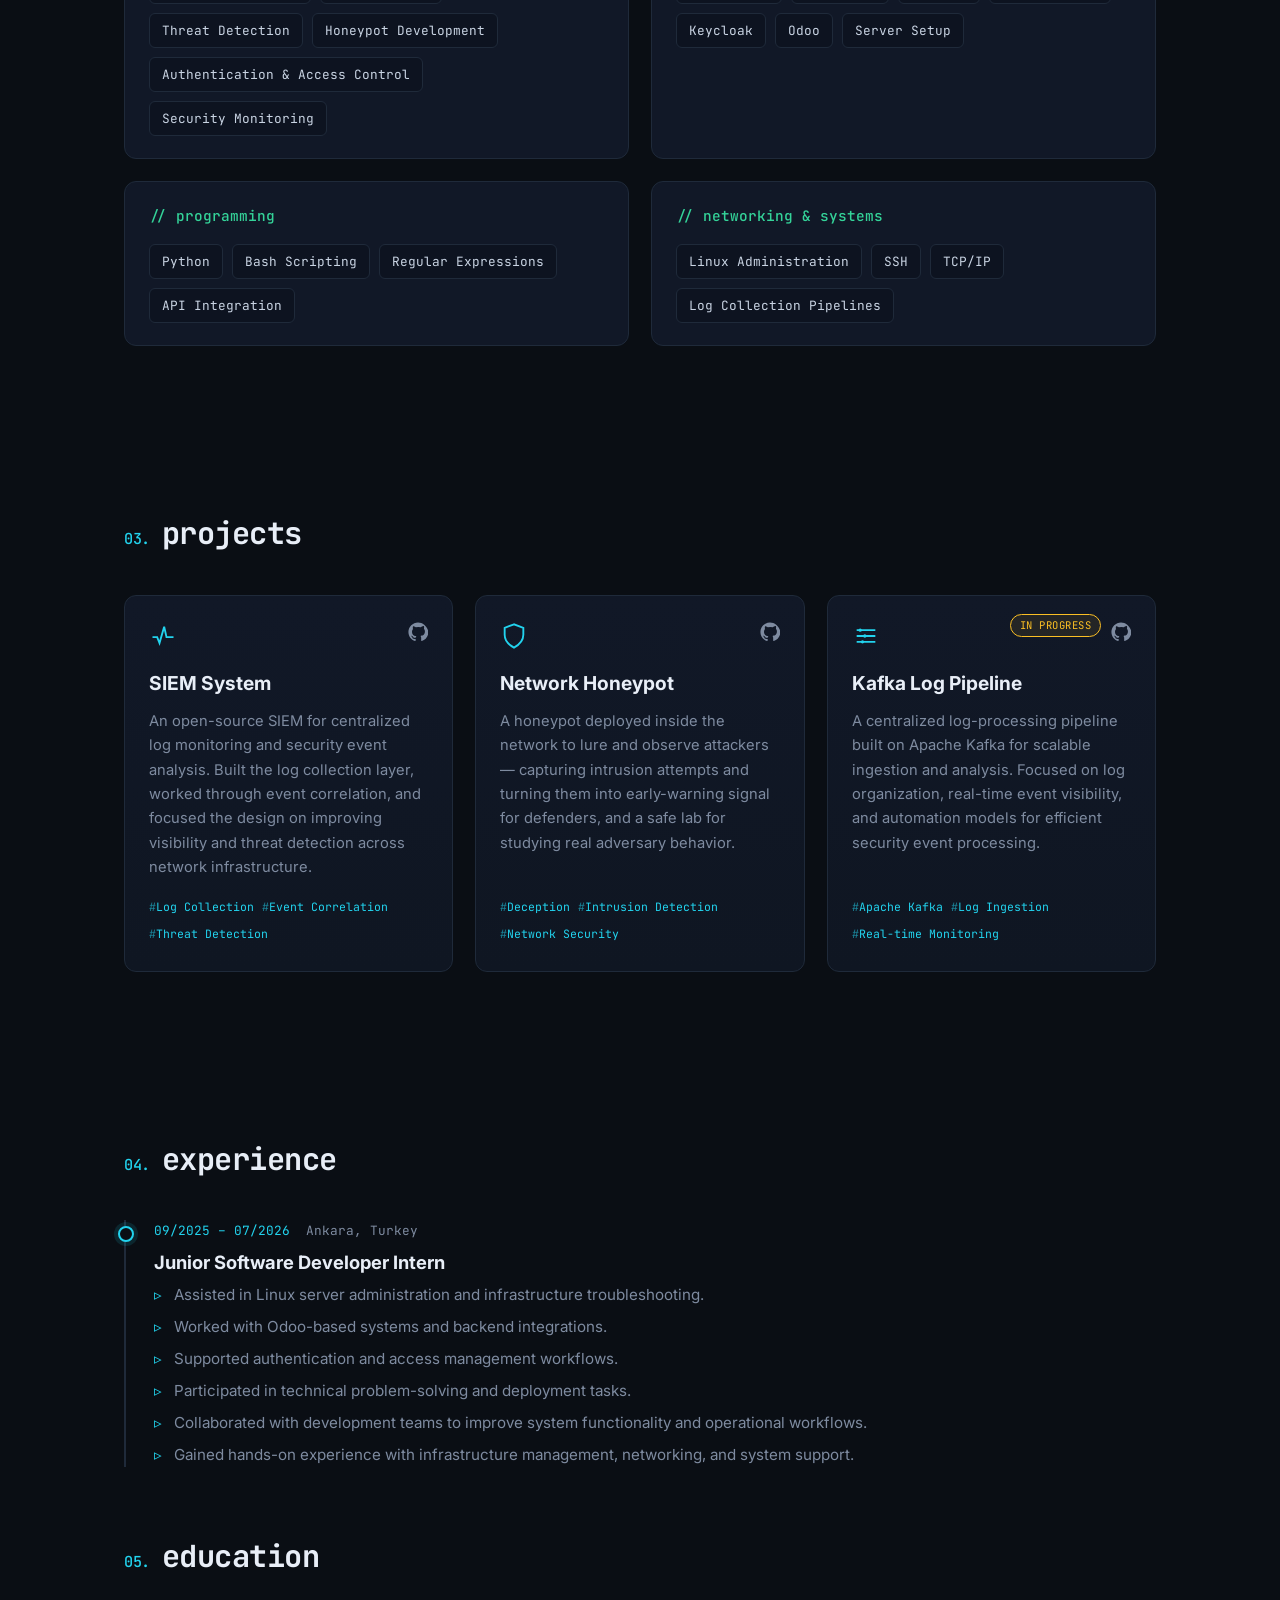
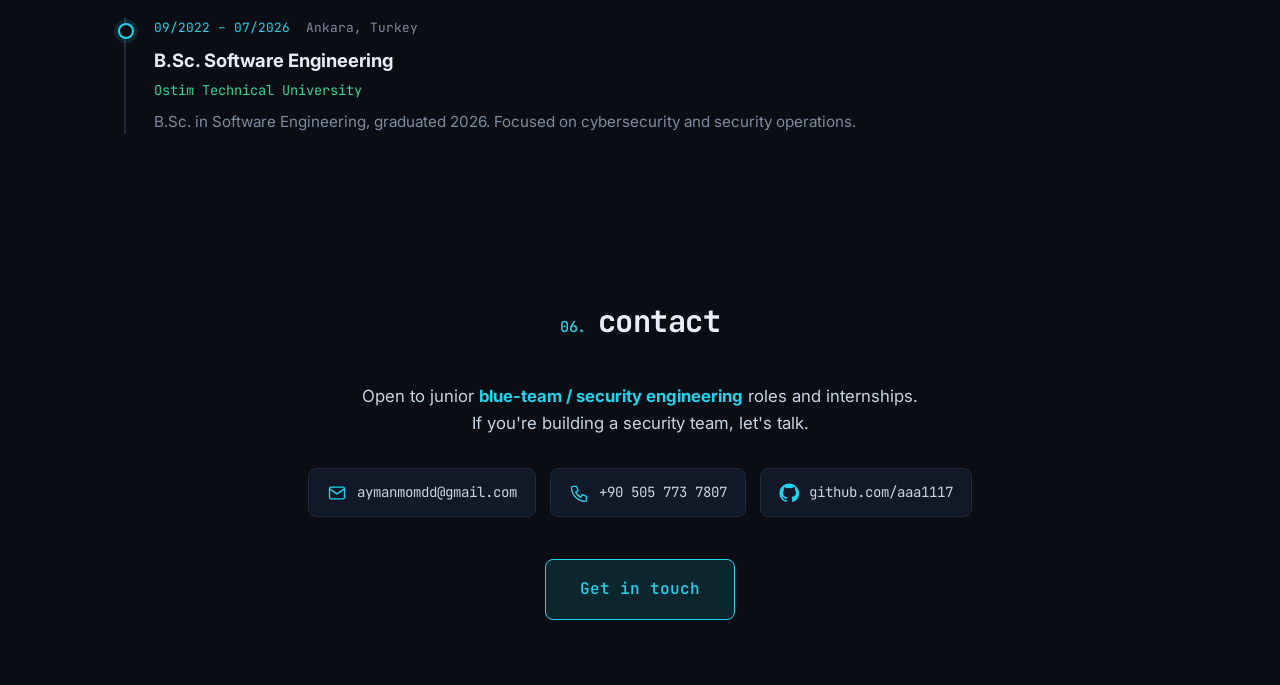
==== commit 7ad1bdf7: "Make hero terminal an interactive command line Type a section name (about/skills/projects/experience" ====
--- a/index.html
+++ b/index.html
@@ -52,7 +52,7 @@
     <!-- ===== HERO ===== -->
     <section class="hero">
       <div class="container">
-        <div class="terminal" role="img" aria-label="Terminal window introducing Ayman Bilal, Blue Team / Security Engineer based in Abu Dhabi, UAE and Ankara, Turkey.">
+        <div class="terminal" id="terminal" aria-label="Interactive terminal — type a section name to navigate the page">
           <div class="terminal__bar">
             <span class="dot dot--red"></span>
             <span class="dot dot--yellow"></span>
@@ -67,6 +67,15 @@
               <p><span class="key">focus</span>     : SIEM · Threat Detection · Log Pipelines</p>
               <p><span class="key">location</span>  : Abu Dhabi, UAE · Ankara, Turkey</p>
               <p><span class="key">status</span>    : <span class="status-open">open to junior security roles</span></p>
+            </div>
+
+            <div class="terminal__interactive" id="interactive" hidden>
+              <p class="line term-hint">Type a section name to jump there — try <span class="key">help</span> or <span class="key">ls</span>.</p>
+              <div class="terminal__log" id="termLog" aria-live="polite"></div>
+              <p class="line line--input">
+                <span class="prompt">visitor@portfolio</span><span class="sep">:</span><span class="path">~</span><span class="dollar">$</span>
+                <input id="termInput" class="term-input" type="text" autocomplete="off" autocorrect="off" autocapitalize="off" spellcheck="false" aria-label="Terminal command input" />
+              </p>
             </div>
           </div>
         </div>
--- a/styles.css
+++ b/styles.css
@@ -169,6 +169,31 @@
 .terminal__output p { line-height: 1.9; }
 .key { color: var(--accent); }
 .status-open { color: var(--accent-2); }
+
+/* Interactive command line */
+.terminal { cursor: text; }
+.terminal__interactive { margin-top: 18px; border-top: 1px dashed var(--border); padding-top: 14px; }
+.term-hint { color: var(--text-dim); white-space: normal; margin-bottom: 8px; }
+.terminal__log { display: grid; gap: 2px; max-height: 220px; overflow-y: auto; }
+.terminal__log:not(:empty) { margin-bottom: 8px; }
+.term-resp { white-space: pre-wrap; color: var(--text); line-height: 1.7; }
+.term-resp--ok { color: var(--accent-2); }
+.term-resp--err { color: var(--danger); }
+.term-echo { color: var(--heading); }
+.line--input { display: flex; align-items: center; }
+.term-input {
+  flex: 1;
+  min-width: 0;
+  margin-left: 8px;
+  border: none;
+  outline: none;
+  background: transparent;
+  font-family: var(--mono);
+  font-size: inherit;
+  color: var(--heading);
+  caret-color: var(--accent);
+}
+.term-input::placeholder { color: var(--text-dim); }
 
 .hero__cta { display: flex; align-items: center; gap: 16px; margin-top: 32px; flex-wrap: wrap; }
 
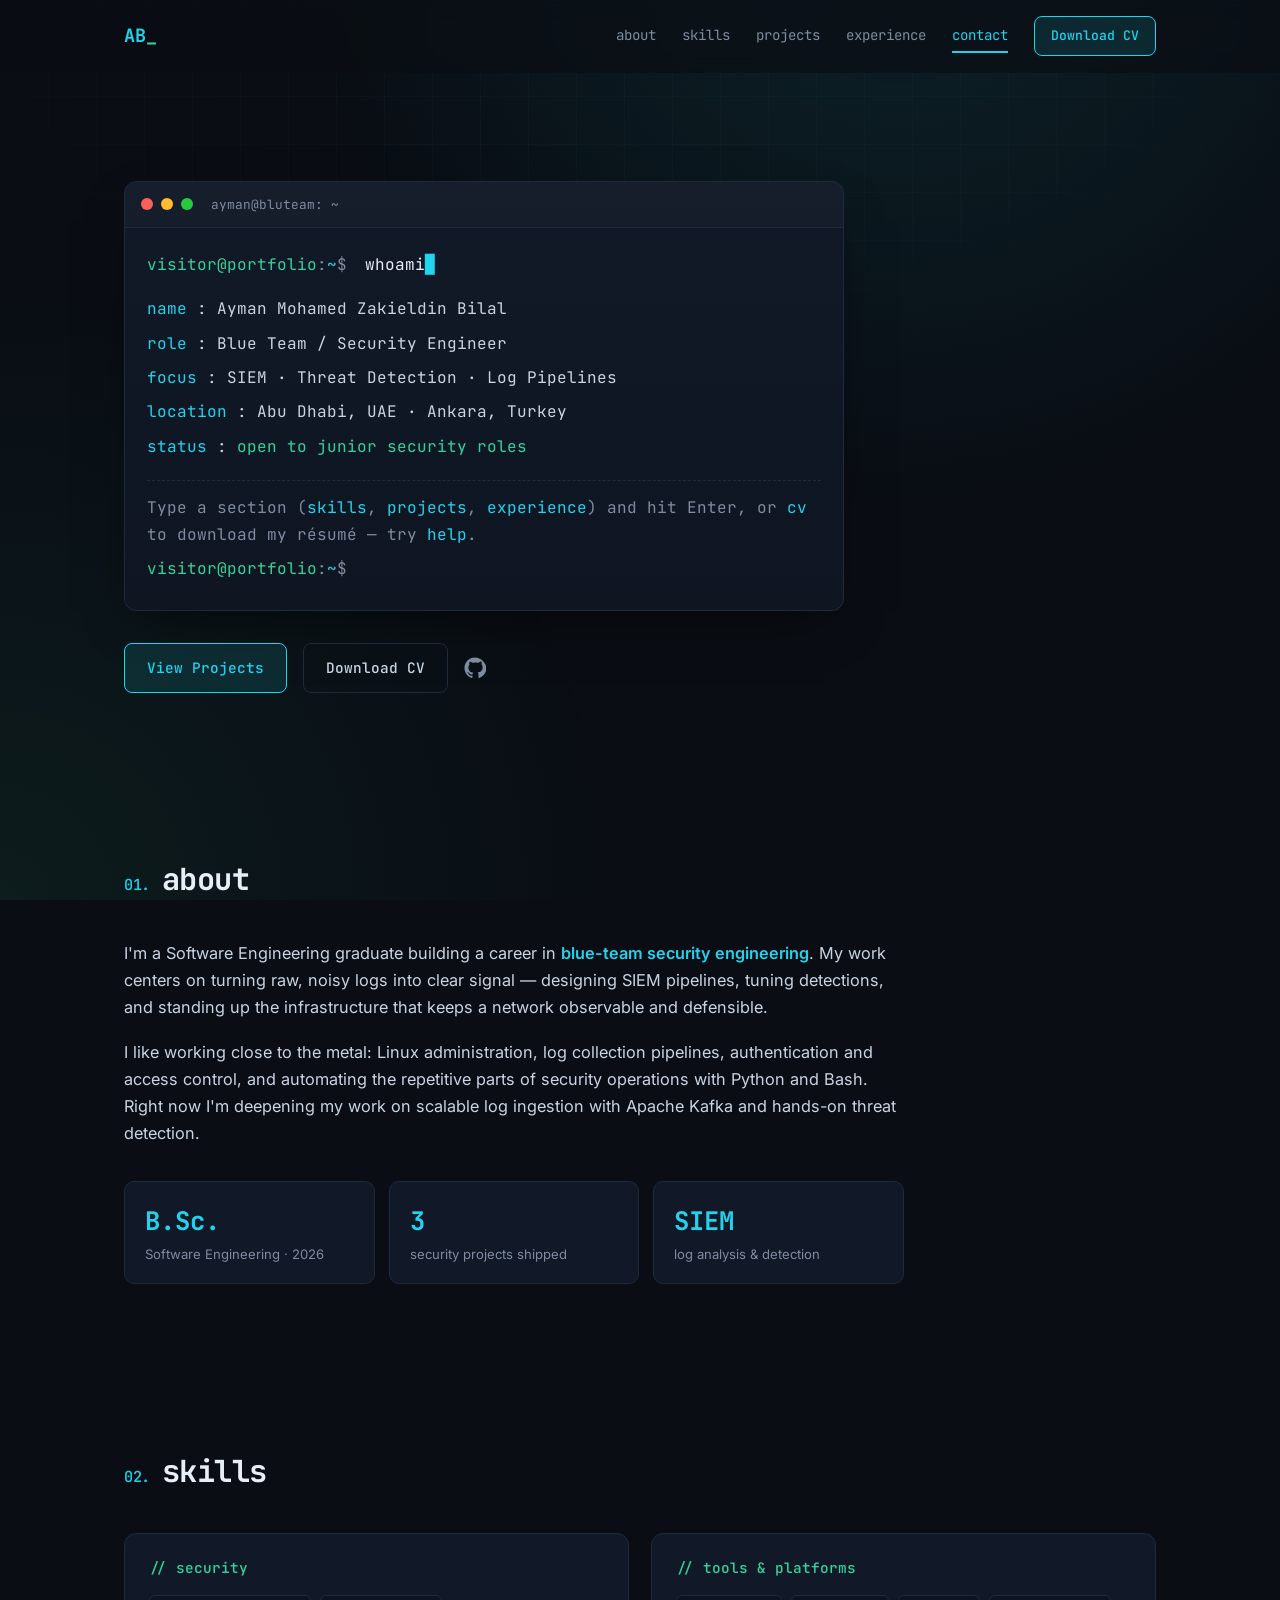
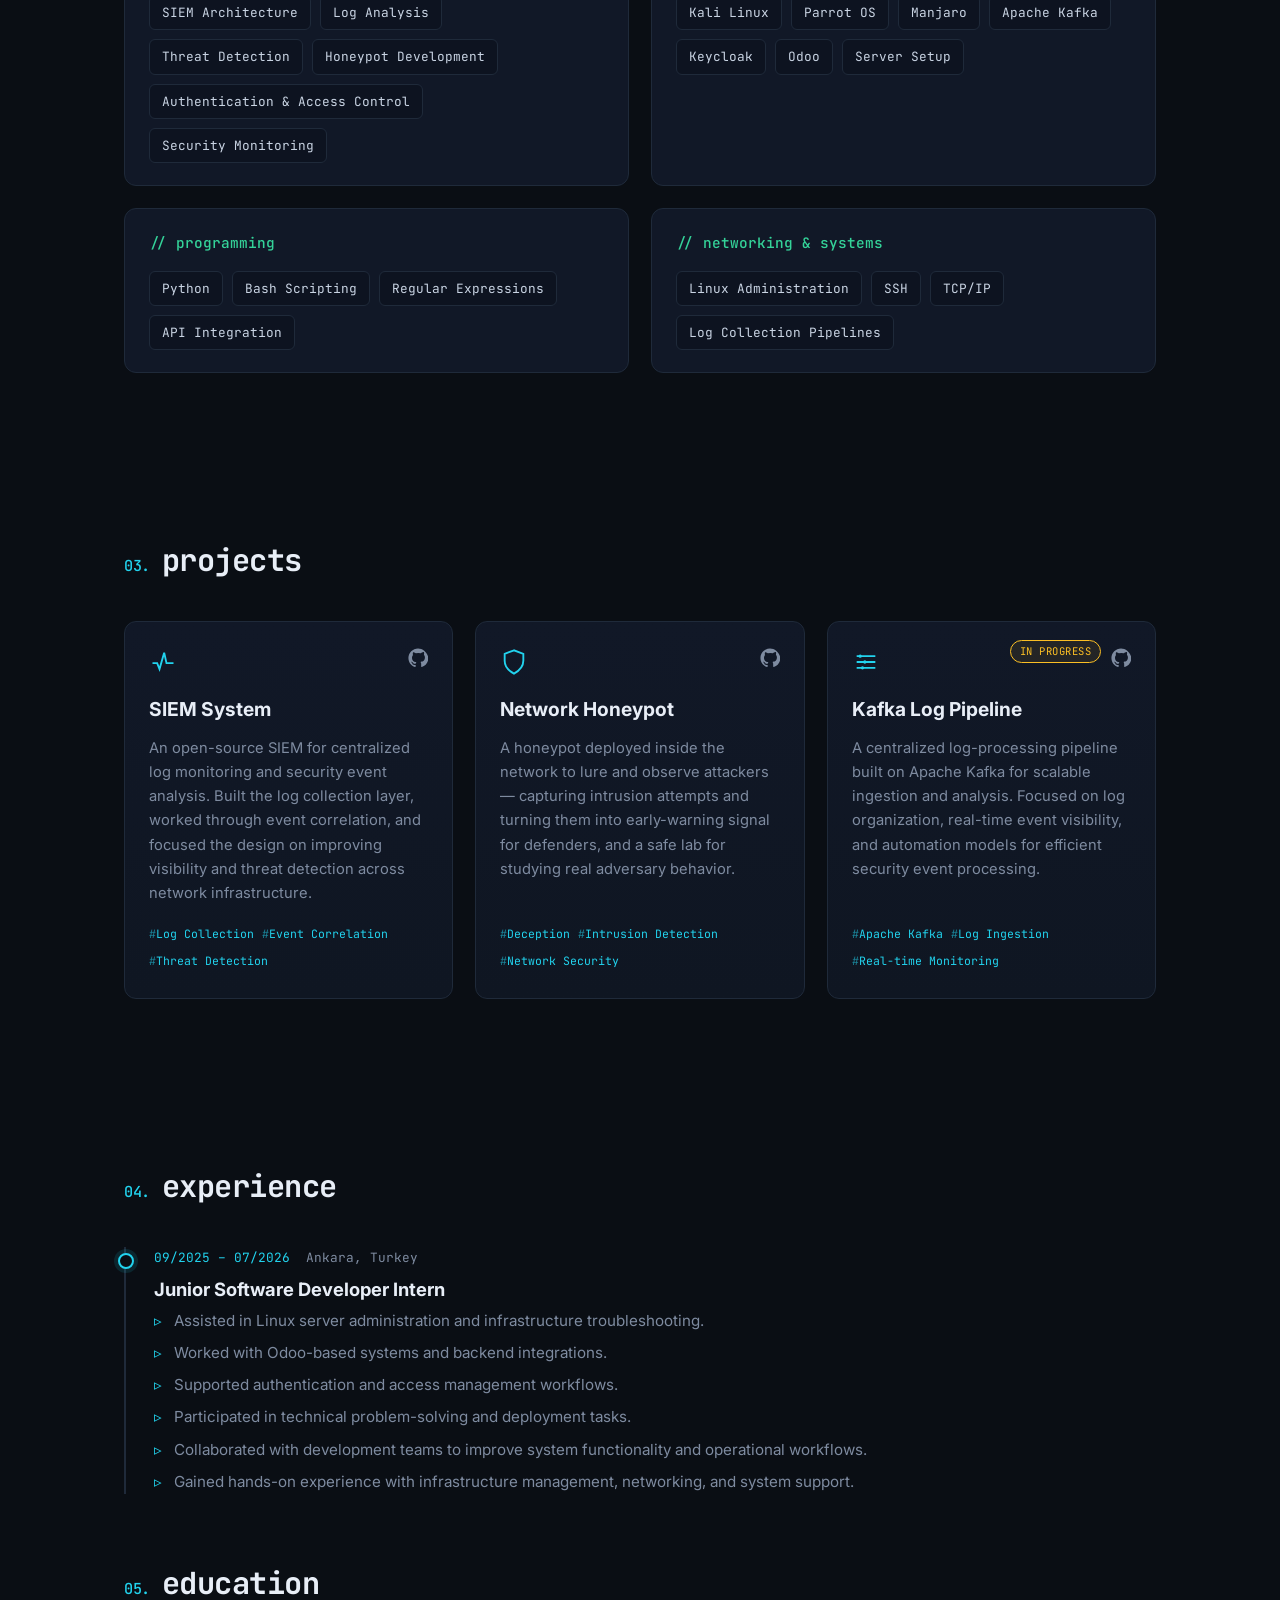
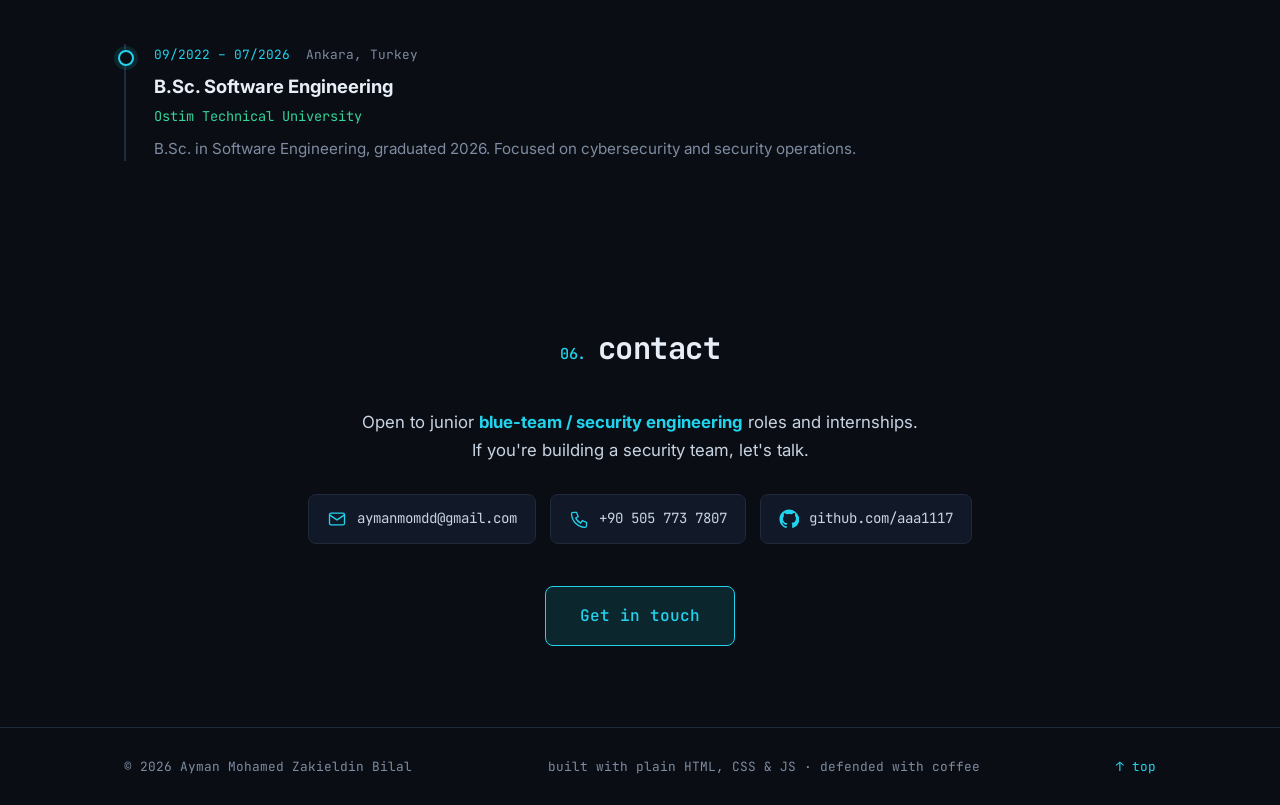
==== commit b0e173d0: "Add 'cv' download command to terminal; ship two-column PDF Typing cv / download cv in the hero termi" ====
--- a/index.html
+++ b/index.html
@@ -70,7 +70,7 @@
             </div>
 
             <div class="terminal__interactive" id="interactive" hidden>
-              <p class="line term-hint">Type a section name to jump there — try <span class="key">help</span> or <span class="key">ls</span>.</p>
+              <p class="line term-hint">Type a section (<span class="key">skills</span>, <span class="key">projects</span>, <span class="key">experience</span>) and hit Enter, or <span class="key">cv</span> to download my résumé — try <span class="key">help</span>.</p>
               <div class="terminal__log" id="termLog" aria-live="polite"></div>
               <p class="line line--input">
                 <span class="prompt">visitor@portfolio</span><span class="sep">:</span><span class="path">~</span><span class="dollar">$</span>
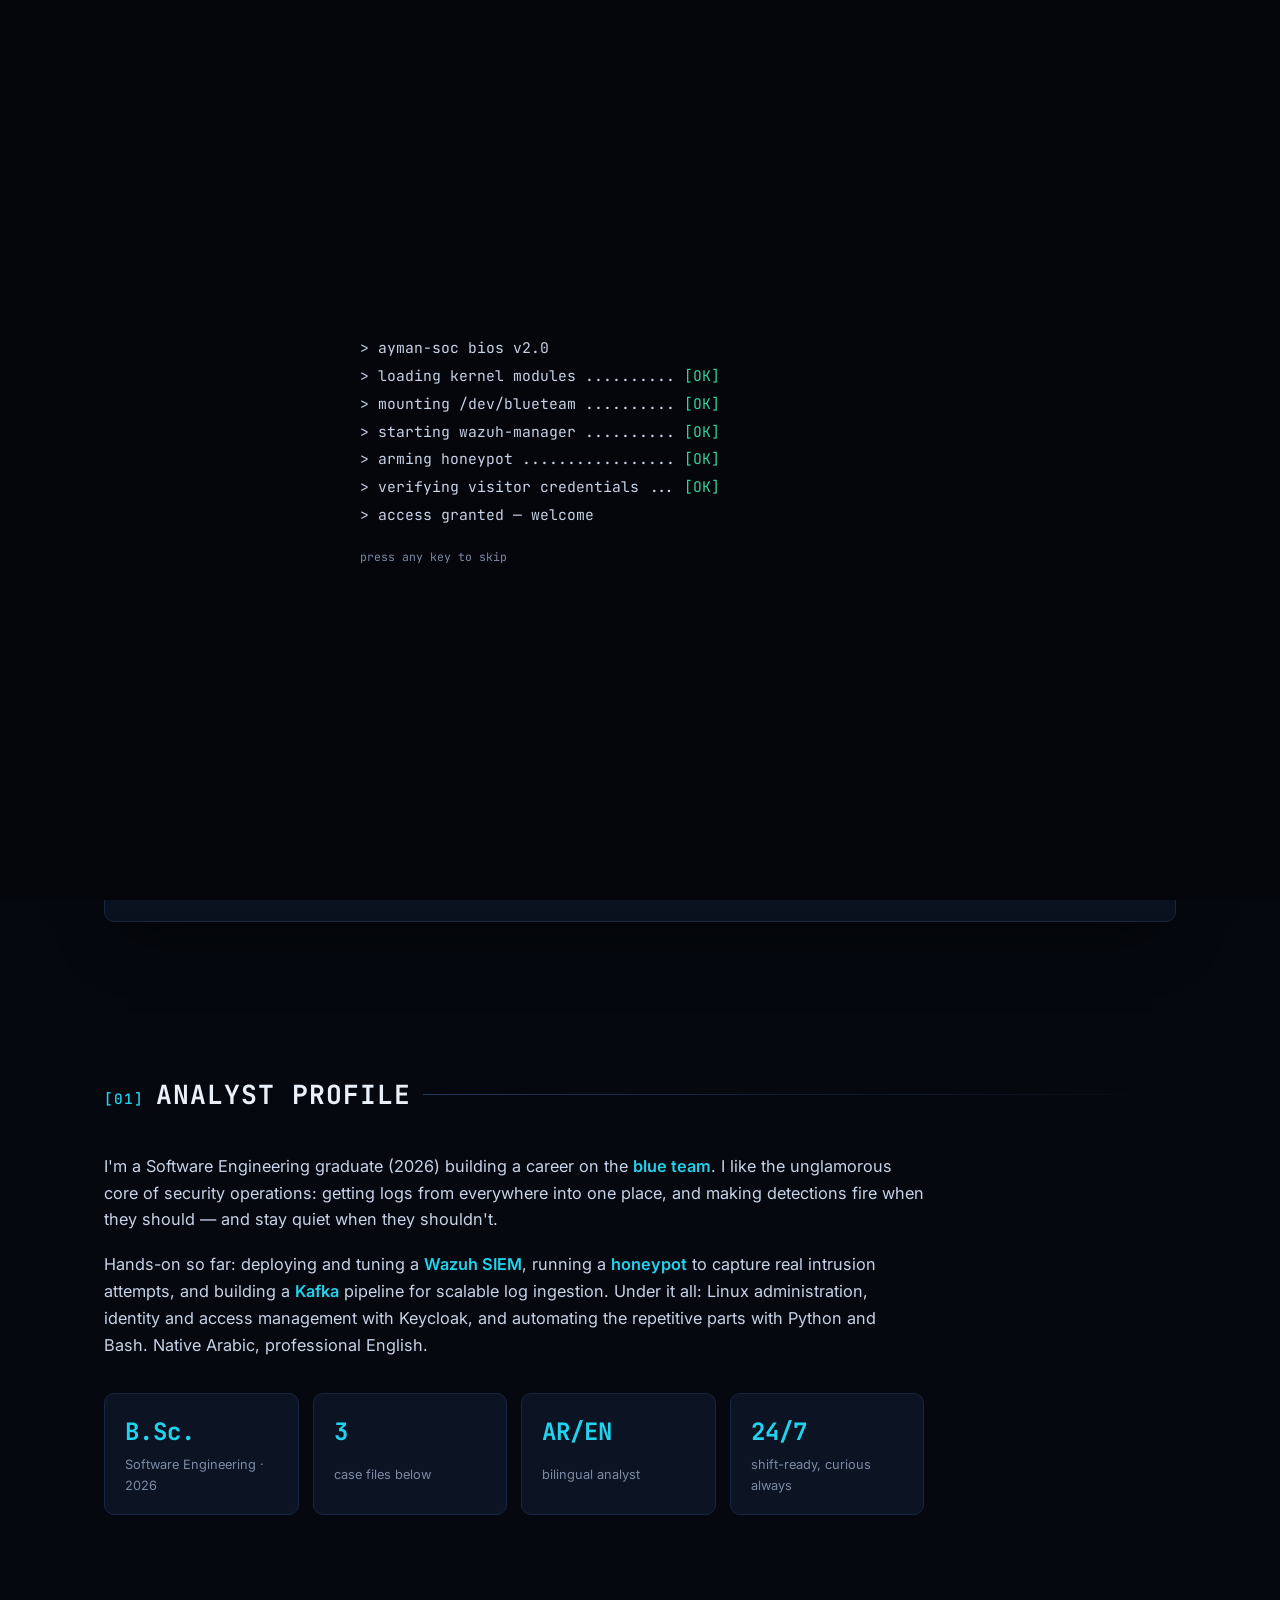
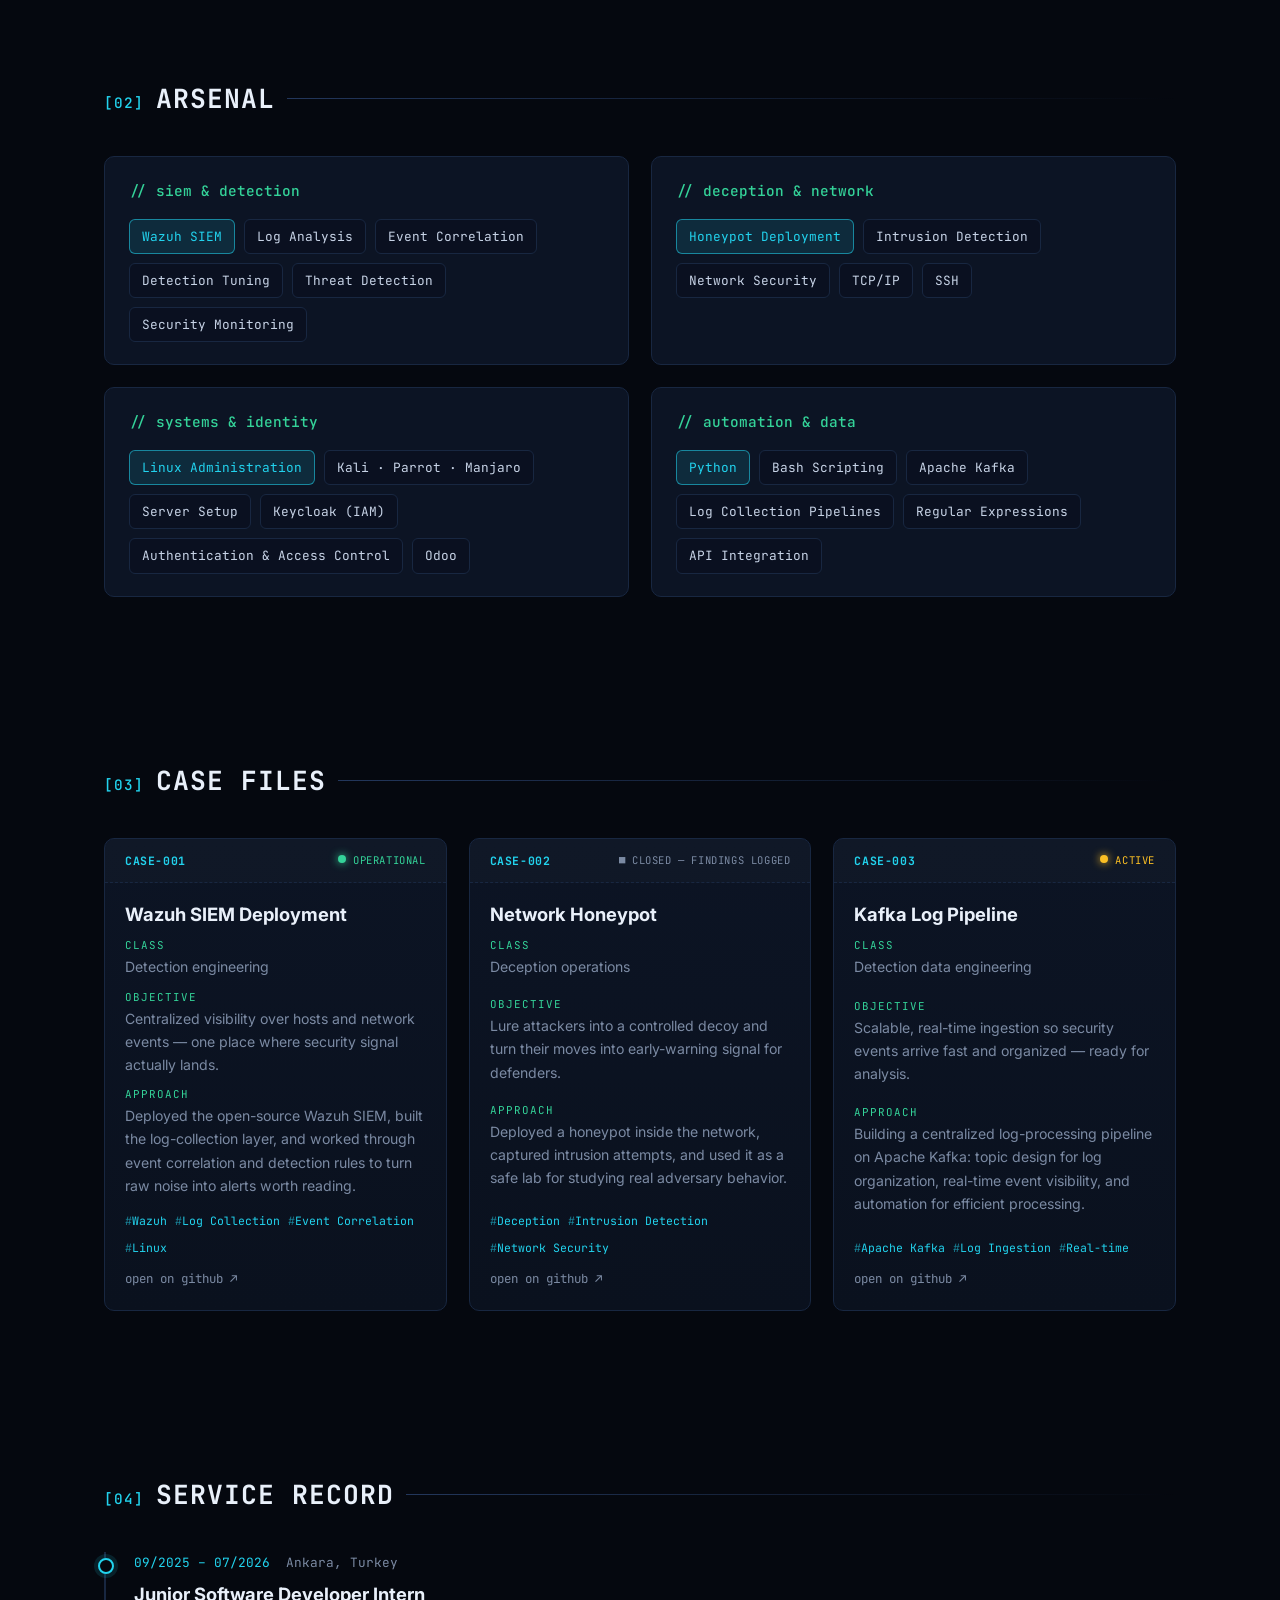
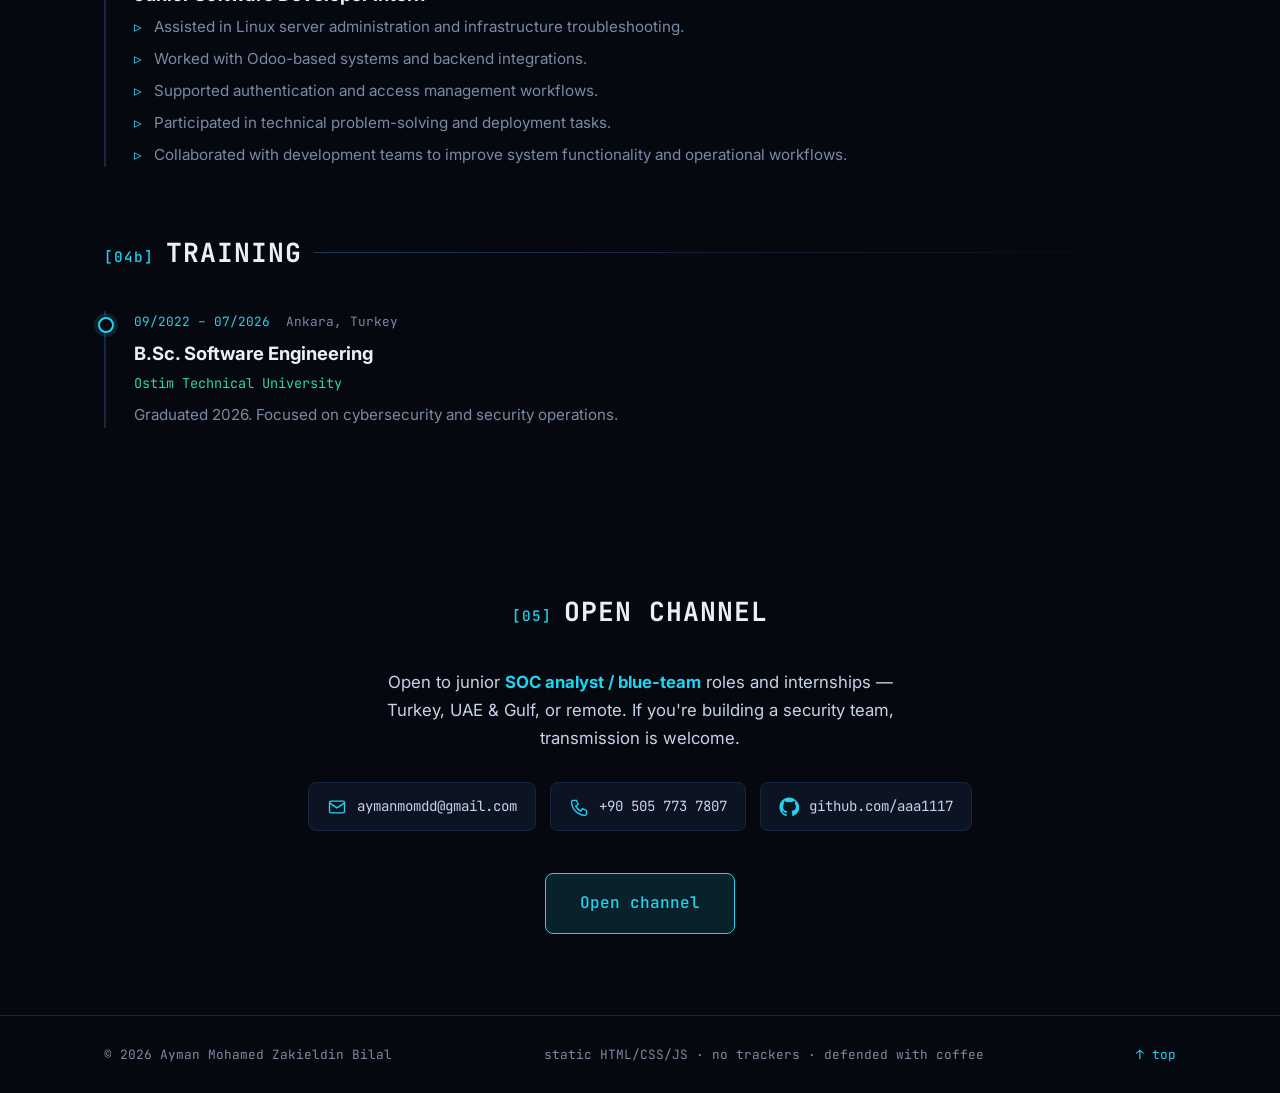
==== commit 2874208a: "Rebuild portfolio as SOC analyst console Full redesign in a security-operations style: boot sequence" ====
--- a/index.html
+++ b/index.html
@@ -3,13 +3,13 @@
 <head>
   <meta charset="UTF-8" />
   <meta name="viewport" content="width=device-width, initial-scale=1.0" />
-  <title>Ayman Bilal — Blue Team / Security Engineering</title>
-  <meta name="description" content="Ayman Mohamed Zakieldin Bilal — Software Engineering graduate and blue-team security engineer focused on SIEM engineering, threat detection, honeypots, and Linux security automation." />
+  <title>Ayman Bilal — SOC Analyst · Blue Team</title>
+  <meta name="description" content="Ayman Mohamed Zakieldin Bilal — junior SOC analyst / blue-team security engineer. Wazuh SIEM, threat detection, honeypots, Kafka log pipelines, Linux security automation. Arabic &amp; English." />
   <meta name="author" content="Ayman Mohamed Zakieldin Bilal" />
 
   <!-- Open Graph -->
-  <meta property="og:title" content="Ayman Bilal — Blue Team / Security Engineering" />
-  <meta property="og:description" content="SIEM engineering · threat detection · honeypots · Linux security automation." />
+  <meta property="og:title" content="Ayman Bilal — SOC Analyst · Blue Team" />
+  <meta property="og:description" content="Wazuh SIEM · threat detection · honeypots · log pipelines · Linux security automation." />
   <meta property="og:type" content="website" />
 
   <link rel="icon" type="image/svg+xml" href="assets/favicon.svg" />
@@ -22,22 +22,35 @@
   <link rel="stylesheet" href="styles.css" />
 </head>
 <body>
-  <!-- Background grid layer -->
+  <!-- Background layers -->
   <div class="bg-grid" aria-hidden="true"></div>
+  <div class="scanlines" aria-hidden="true"></div>
+
+  <!-- ===== BOOT SEQUENCE ===== -->
+  <div class="boot" id="boot" hidden aria-hidden="true">
+    <div class="boot__inner">
+      <pre class="boot__log" id="bootLog"></pre>
+      <p class="boot__skip">press any key to skip</p>
+    </div>
+  </div>
 
   <!-- ===== NAV ===== -->
   <header class="nav" id="top">
     <div class="nav__inner">
       <a href="#top" class="brand" aria-label="Home">
-        <span class="brand__mark">AB</span>
-        <span class="brand__dot">_</span>
+        <span class="brand__mark">AYMAN</span><span class="brand__sep">::</span><span class="brand__soc">SOC</span><span class="brand__dot">_</span>
       </a>
 
+      <div class="nav__status" aria-hidden="true">
+        <span class="nav__clock mono" id="navClock">--:--:-- UTC</span>
+        <span class="nav__online mono"><span class="pulse-dot"></span>ONLINE</span>
+      </div>
+
       <nav class="nav__links" aria-label="Primary">
-        <a href="#about">about</a>
-        <a href="#skills">skills</a>
-        <a href="#projects">projects</a>
-        <a href="#experience">experience</a>
+        <a href="#profile">profile</a>
+        <a href="#arsenal">arsenal</a>
+        <a href="#casefiles">case-files</a>
+        <a href="#record">record</a>
         <a href="#contact">contact</a>
         <a href="assets/resume.pdf" class="btn btn--small" download>Download CV</a>
       </nav>
@@ -49,206 +62,257 @@
   </header>
 
   <main>
-    <!-- ===== HERO ===== -->
+    <!-- ===== HERO: SOC CONSOLE ===== -->
     <section class="hero">
       <div class="container">
-        <div class="terminal" id="terminal" aria-label="Interactive terminal — type a section name to navigate the page">
-          <div class="terminal__bar">
-            <span class="dot dot--red"></span>
-            <span class="dot dot--yellow"></span>
-            <span class="dot dot--green"></span>
-            <span class="terminal__title">ayman@bluteam: ~</span>
-          </div>
-          <div class="terminal__body">
-            <p class="line"><span class="prompt">visitor@portfolio</span><span class="sep">:</span><span class="path">~</span><span class="dollar">$</span> <span id="typed" class="typed"></span><span class="cursor" id="cursor" aria-hidden="true">█</span></p>
-            <div class="terminal__output" id="output" hidden>
-              <p><span class="key">name</span>      : Ayman Mohamed Zakieldin Bilal</p>
-              <p><span class="key">role</span>      : Blue Team / Security Engineer</p>
-              <p><span class="key">focus</span>     : SIEM · Threat Detection · Log Pipelines</p>
-              <p><span class="key">location</span>  : Abu Dhabi, UAE · Ankara, Turkey</p>
-              <p><span class="key">status</span>    : <span class="status-open">open to junior security roles</span></p>
-            </div>
-
-            <div class="terminal__interactive" id="interactive" hidden>
-              <p class="line term-hint">Type a section (<span class="key">skills</span>, <span class="key">projects</span>, <span class="key">experience</span>) and hit Enter, or <span class="key">cv</span> to download my résumé — try <span class="key">help</span>.</p>
-              <div class="terminal__log" id="termLog" aria-live="polite"></div>
-              <p class="line line--input">
-                <span class="prompt">visitor@portfolio</span><span class="sep">:</span><span class="path">~</span><span class="dollar">$</span>
-                <input id="termInput" class="term-input" type="text" autocomplete="off" autocorrect="off" autocapitalize="off" spellcheck="false" aria-label="Terminal command input" />
-              </p>
-            </div>
-          </div>
-        </div>
-
-        <div class="hero__cta">
-          <a href="#projects" class="btn">View Projects</a>
-          <a href="assets/resume.pdf" class="btn btn--ghost" download>Download CV</a>
-          <a href="https://github.com/aaa1117" class="icon-link" target="_blank" rel="noopener" aria-label="GitHub profile">
-            <svg viewBox="0 0 24 24" width="22" height="22" fill="currentColor" aria-hidden="true"><path d="M12 .5C5.7.5.5 5.7.5 12c0 5.1 3.3 9.4 7.9 10.9.6.1.8-.3.8-.6v-2c-3.2.7-3.9-1.4-3.9-1.4-.5-1.3-1.3-1.7-1.3-1.7-1.1-.7.1-.7.1-.7 1.2.1 1.8 1.2 1.8 1.2 1 1.8 2.8 1.3 3.5 1 .1-.8.4-1.3.7-1.6-2.6-.3-5.3-1.3-5.3-5.7 0-1.3.5-2.3 1.2-3.1-.1-.3-.5-1.5.1-3.1 0 0 1-.3 3.3 1.2a11.5 11.5 0 0 1 6 0C18 4.6 19 4.9 19 4.9c.6 1.6.2 2.8.1 3.1.8.8 1.2 1.8 1.2 3.1 0 4.4-2.7 5.4-5.3 5.7.4.4.8 1.1.8 2.2v3.3c0 .3.2.7.8.6 4.6-1.5 7.9-5.8 7.9-10.9C23.5 5.7 18.3.5 12 .5z"/></svg>
-          </a>
-        </div>
-      </div>
-    </section>
-
-    <!-- ===== ABOUT ===== -->
-    <section id="about" class="section reveal">
-      <div class="container">
-        <h2 class="section__title"><span class="section__num">01.</span> about</h2>
+        <div class="console">
+          <div class="console__bar mono">
+            <span class="console__title">AYMAN-SOC // ANALYST CONSOLE v2.0</span>
+            <span class="console__meta">
+              <span id="utcClock">--:--:-- UTC</span>
+              <span class="console__sep">·</span>
+              <span class="console__uptime">uptime <span id="uptime">00:00</span></span>
+              <span class="console__sep">·</span>
+              <span class="console__online"><span class="pulse-dot"></span>ONLINE</span>
+            </span>
+          </div>
+
+          <div class="console__grid">
+            <!-- Analyst ID card -->
+            <div class="panel panel--id">
+              <div class="panel__head mono">
+                <span>[ ANALYST ID ]</span>
+                <span class="panel__lights" aria-hidden="true"><i></i><i></i><i></i></span>
+              </div>
+              <div class="panel__body">
+                <h1 class="id__name">Ayman Bilal</h1>
+                <p class="id__role mono">SOC Analyst · Blue Team</p>
+                <dl class="id__rows mono">
+                  <div class="id__row"><dt>focus</dt><dd>SIEM · detection · log pipelines</dd></div>
+                  <div class="id__row"><dt>siem</dt><dd>Wazuh (hands-on)</dd></div>
+                  <div class="id__row"><dt>langs</dt><dd>Arabic (native) · English</dd></div>
+                  <div class="id__row"><dt>base</dt><dd>Ankara, TR · open to UAE / Gulf</dd></div>
+                  <div class="id__row"><dt>status</dt><dd><span class="status-open"><span class="pulse-dot pulse-dot--green"></span>open to junior SOC roles</span></dd></div>
+                </dl>
+                <div class="id__cta">
+                  <a href="#casefiles" class="btn">View case files</a>
+                  <a href="assets/resume.pdf" class="btn btn--ghost" download>Download CV</a>
+                  <a href="https://github.com/aaa1117" class="icon-link" target="_blank" rel="noopener" aria-label="GitHub profile">
+                    <svg viewBox="0 0 24 24" width="22" height="22" fill="currentColor" aria-hidden="true"><path d="M12 .5C5.7.5.5 5.7.5 12c0 5.1 3.3 9.4 7.9 10.9.6.1.8-.3.8-.6v-2c-3.2.7-3.9-1.4-3.9-1.4-.5-1.3-1.3-1.7-1.3-1.7-1.1-.7.1-.7.1-.7 1.2.1 1.8 1.2 1.8 1.2 1 1.8 2.8 1.3 3.5 1 .1-.8.4-1.3.7-1.6-2.6-.3-5.3-1.3-5.3-5.7 0-1.3.5-2.3 1.2-3.1-.1-.3-.5-1.5.1-3.1 0 0 1-.3 3.3 1.2a11.5 11.5 0 0 1 6 0C18 4.6 19 4.9 19 4.9c.6 1.6.2 2.8.1 3.1.8.8 1.2 1.8 1.2 3.1 0 4.4-2.7 5.4-5.3 5.7.4.4.8 1.1.8 2.2v3.3c0 .3.2.7.8.6 4.6-1.5 7.9-5.8 7.9-10.9C23.5 5.7 18.3.5 12 .5z"/></svg>
+                  </a>
+                </div>
+              </div>
+            </div>
+
+            <!-- Telemetry -->
+            <div class="panel panel--telemetry">
+              <div class="panel__head mono">
+                <span>[ LAB TELEMETRY ]</span>
+                <span class="badge badge--sim">simulated</span>
+              </div>
+              <div class="panel__body mono">
+                <div class="gauge">
+                  <span class="gauge__label">threat level</span>
+                  <span class="gauge__segments" aria-hidden="true">
+                    <i class="on"></i><i class="on"></i><i class="on"></i><i></i><i></i>
+                  </span>
+                  <span class="gauge__value">GUARDED</span>
+                </div>
+                <div class="meters" aria-hidden="true">
+                  <div class="meter"><span class="meter__label">log ingest</span><span class="meter__track"><span class="meter__fill meter__fill--a"></span></span></div>
+                  <div class="meter"><span class="meter__label">detections</span><span class="meter__track"><span class="meter__fill meter__fill--b"></span></span></div>
+                  <div class="meter"><span class="meter__label">honeypot</span><span class="meter__track"><span class="meter__fill meter__fill--c"></span></span></div>
+                </div>
+                <ul class="telemetry__rows">
+                  <li><span class="key">wazuh-manager</span> <span class="ok">● running</span></li>
+                  <li><span class="key">kafka-pipeline</span> <span class="warn">● building</span></li>
+                  <li><span class="key">coffee-supply</span> <span class="ok">● stable</span></li>
+                </ul>
+              </div>
+            </div>
+
+            <!-- Live log feed -->
+            <div class="panel panel--feed">
+              <div class="panel__head mono">
+                <span>[ LIVE LOG FEED ]</span>
+                <span class="badge badge--sim">simulated</span>
+              </div>
+              <div class="panel__body">
+                <div class="feed mono" id="feed" aria-hidden="true"></div>
+              </div>
+            </div>
+
+            <!-- Interactive terminal -->
+            <div class="panel panel--term" id="terminal">
+              <div class="panel__head mono">
+                <span>[ TERMINAL ]</span>
+                <span class="panel__hint">visitor@ayman-soc</span>
+              </div>
+              <div class="panel__body terminal__body">
+                <p class="line term-hint">Type a section (<span class="key">profile</span>, <span class="key">arsenal</span>, <span class="key">casefiles</span>) — or <span class="key">cv</span> to grab my résumé. Try <span class="key">help</span>.</p>
+                <div class="terminal__log" id="termLog" aria-live="polite"></div>
+                <p class="line line--input mono">
+                  <span class="prompt">visitor@ayman-soc</span><span class="sep">:</span><span class="path">~</span><span class="dollar">$</span>
+                  <input id="termInput" class="term-input" type="text" autocomplete="off" autocorrect="off" autocapitalize="off" spellcheck="false" aria-label="Terminal command input" />
+                </p>
+              </div>
+            </div>
+          </div>
+        </div>
+      </div>
+    </section>
+
+    <!-- ===== 01 ANALYST PROFILE ===== -->
+    <section id="profile" class="section reveal">
+      <div class="container">
+        <h2 class="section__title mono"><span class="section__num">[01]</span> ANALYST PROFILE</h2>
         <div class="about">
           <p>
-            I'm a Software Engineering graduate building a career in
-            <strong>blue-team security engineering</strong>. My work centers on
-            turning raw, noisy logs into clear signal — designing SIEM pipelines,
-            tuning detections, and standing up the infrastructure that keeps a
-            network observable and defensible.
+            I'm a Software Engineering graduate (2026) building a career on the
+            <strong>blue team</strong>. I like the unglamorous core of security
+            operations: getting logs from everywhere into one place, and making
+            detections fire when they should — and stay quiet when they
+            shouldn't.
           </p>
           <p>
-            I like working close to the metal: Linux administration, log
-            collection pipelines, authentication and access control, and
-            automating the repetitive parts of security operations with Python
-            and Bash. Right now I'm deepening my work on scalable log ingestion
-            with Apache Kafka and hands-on threat detection.
+            Hands-on so far: deploying and tuning a <strong>Wazuh SIEM</strong>,
+            running a <strong>honeypot</strong> to capture real intrusion
+            attempts, and building a <strong>Kafka</strong> pipeline for
+            scalable log ingestion. Under it all: Linux administration,
+            identity and access management with Keycloak, and automating the
+            repetitive parts with Python and Bash. Native Arabic, professional
+            English.
           </p>
           <ul class="stats">
             <li><span class="stats__num">B.Sc.</span><span class="stats__label">Software Engineering · 2026</span></li>
-            <li><span class="stats__num">3</span><span class="stats__label">security projects shipped</span></li>
-            <li><span class="stats__num">SIEM</span><span class="stats__label">log analysis &amp; detection</span></li>
+            <li><span class="stats__num">3</span><span class="stats__label">case files below</span></li>
+            <li><span class="stats__num">AR/EN</span><span class="stats__label">bilingual analyst</span></li>
+            <li><span class="stats__num">24/7</span><span class="stats__label">shift-ready, curious always</span></li>
           </ul>
         </div>
       </div>
     </section>
 
-    <!-- ===== SKILLS ===== -->
-    <section id="skills" class="section reveal">
-      <div class="container">
-        <h2 class="section__title"><span class="section__num">02.</span> skills</h2>
+    <!-- ===== 02 ARSENAL ===== -->
+    <section id="arsenal" class="section reveal">
+      <div class="container">
+        <h2 class="section__title mono"><span class="section__num">[02]</span> ARSENAL</h2>
         <div class="skills">
           <div class="skill-group">
-            <h3 class="skill-group__title">// security</h3>
+            <h3 class="skill-group__title mono">// siem &amp; detection</h3>
             <ul class="tags">
-              <li>SIEM Architecture</li>
+              <li class="tag--core">Wazuh SIEM</li>
               <li>Log Analysis</li>
+              <li>Event Correlation</li>
+              <li>Detection Tuning</li>
               <li>Threat Detection</li>
-              <li>Honeypot Development</li>
+              <li>Security Monitoring</li>
+            </ul>
+          </div>
+          <div class="skill-group">
+            <h3 class="skill-group__title mono">// deception &amp; network</h3>
+            <ul class="tags">
+              <li class="tag--core">Honeypot Deployment</li>
+              <li>Intrusion Detection</li>
+              <li>Network Security</li>
+              <li>TCP/IP</li>
+              <li>SSH</li>
+            </ul>
+          </div>
+          <div class="skill-group">
+            <h3 class="skill-group__title mono">// systems &amp; identity</h3>
+            <ul class="tags">
+              <li class="tag--core">Linux Administration</li>
+              <li>Kali · Parrot · Manjaro</li>
+              <li>Server Setup</li>
+              <li>Keycloak (IAM)</li>
               <li>Authentication &amp; Access Control</li>
-              <li>Security Monitoring</li>
+              <li>Odoo</li>
             </ul>
           </div>
           <div class="skill-group">
-            <h3 class="skill-group__title">// tools &amp; platforms</h3>
+            <h3 class="skill-group__title mono">// automation &amp; data</h3>
             <ul class="tags">
-              <li>Kali Linux</li>
-              <li>Parrot OS</li>
-              <li>Manjaro</li>
+              <li class="tag--core">Python</li>
+              <li>Bash Scripting</li>
               <li>Apache Kafka</li>
-              <li>Keycloak</li>
-              <li>Odoo</li>
-              <li>Server Setup</li>
-            </ul>
-          </div>
-          <div class="skill-group">
-            <h3 class="skill-group__title">// programming</h3>
-            <ul class="tags">
-              <li>Python</li>
-              <li>Bash Scripting</li>
+              <li>Log Collection Pipelines</li>
               <li>Regular Expressions</li>
               <li>API Integration</li>
             </ul>
           </div>
-          <div class="skill-group">
-            <h3 class="skill-group__title">// networking &amp; systems</h3>
-            <ul class="tags">
-              <li>Linux Administration</li>
-              <li>SSH</li>
-              <li>TCP/IP</li>
-              <li>Log Collection Pipelines</li>
-            </ul>
-          </div>
-        </div>
-      </div>
-    </section>
-
-    <!-- ===== PROJECTS ===== -->
-    <section id="projects" class="section reveal">
-      <div class="container">
-        <h2 class="section__title"><span class="section__num">03.</span> projects</h2>
-        <div class="projects">
-
-          <article class="card">
-            <div class="card__head">
-              <svg class="card__icon" viewBox="0 0 24 24" width="28" height="28" fill="none" stroke="currentColor" stroke-width="1.6" aria-hidden="true"><path d="M3 13h4l2 5 4-14 2 9h6"/></svg>
-              <a href="https://github.com/aaa1117" class="card__link" target="_blank" rel="noopener" aria-label="View SIEM System on GitHub">
-                <svg viewBox="0 0 24 24" width="20" height="20" fill="currentColor" aria-hidden="true"><path d="M12 .5C5.7.5.5 5.7.5 12c0 5.1 3.3 9.4 7.9 10.9.6.1.8-.3.8-.6v-2c-3.2.7-3.9-1.4-3.9-1.4-.5-1.3-1.3-1.7-1.3-1.7-1.1-.7.1-.7.1-.7 1.2.1 1.8 1.2 1.8 1.2 1 1.8 2.8 1.3 3.5 1 .1-.8.4-1.3.7-1.6-2.6-.3-5.3-1.3-5.3-5.7 0-1.3.5-2.3 1.2-3.1-.1-.3-.5-1.5.1-3.1 0 0 1-.3 3.3 1.2a11.5 11.5 0 0 1 6 0C18 4.6 19 4.9 19 4.9c.6 1.6.2 2.8.1 3.1.8.8 1.2 1.8 1.2 3.1 0 4.4-2.7 5.4-5.3 5.7.4.4.8 1.1.8 2.2v3.3c0 .3.2.7.8.6 4.6-1.5 7.9-5.8 7.9-10.9C23.5 5.7 18.3.5 12 .5z"/></svg>
-              </a>
-            </div>
-            <h3 class="card__title">SIEM System</h3>
-            <p class="card__desc">
-              An open-source SIEM for centralized log monitoring and security
-              event analysis. Built the log collection layer, worked through
-              event correlation, and focused the design on improving visibility
-              and threat detection across network infrastructure.
-            </p>
-            <ul class="card__tags">
-              <li>Log Collection</li>
-              <li>Event Correlation</li>
-              <li>Threat Detection</li>
-            </ul>
+        </div>
+      </div>
+    </section>
+
+    <!-- ===== 03 CASE FILES ===== -->
+    <section id="casefiles" class="section reveal">
+      <div class="container">
+        <h2 class="section__title mono"><span class="section__num">[03]</span> CASE FILES</h2>
+        <div class="cases">
+
+          <article class="case">
+            <header class="case__head mono">
+              <span class="case__id">CASE-001</span>
+              <span class="case__status case__status--ok"><span class="pulse-dot pulse-dot--green"></span>OPERATIONAL</span>
+            </header>
+            <h3 class="case__title">Wazuh SIEM Deployment</h3>
+            <dl class="case__meta">
+              <div class="case__row"><dt class="mono">class</dt><dd>Detection engineering</dd></div>
+              <div class="case__row"><dt class="mono">objective</dt><dd>Centralized visibility over hosts and network events — one place where security signal actually lands.</dd></div>
+              <div class="case__row"><dt class="mono">approach</dt><dd>Deployed the open-source Wazuh SIEM, built the log-collection layer, and worked through event correlation and detection rules to turn raw noise into alerts worth reading.</dd></div>
+            </dl>
+            <ul class="case__tags mono">
+              <li>Wazuh</li><li>Log Collection</li><li>Event Correlation</li><li>Linux</li>
+            </ul>
+            <a href="https://github.com/aaa1117" class="case__link mono" target="_blank" rel="noopener">open on github ↗</a>
           </article>
 
-          <article class="card">
-            <div class="card__head">
-              <svg class="card__icon" viewBox="0 0 24 24" width="28" height="28" fill="none" stroke="currentColor" stroke-width="1.6" aria-hidden="true"><path d="M12 2 4 5v6c0 5 3.4 8.5 8 11 4.6-2.5 8-6 8-11V5l-8-3Z"/></svg>
-              <a href="https://github.com/aaa1117" class="card__link" target="_blank" rel="noopener" aria-label="View Honeypot on GitHub">
-                <svg viewBox="0 0 24 24" width="20" height="20" fill="currentColor" aria-hidden="true"><path d="M12 .5C5.7.5.5 5.7.5 12c0 5.1 3.3 9.4 7.9 10.9.6.1.8-.3.8-.6v-2c-3.2.7-3.9-1.4-3.9-1.4-.5-1.3-1.3-1.7-1.3-1.7-1.1-.7.1-.7.1-.7 1.2.1 1.8 1.2 1.8 1.2 1 1.8 2.8 1.3 3.5 1 .1-.8.4-1.3.7-1.6-2.6-.3-5.3-1.3-5.3-5.7 0-1.3.5-2.3 1.2-3.1-.1-.3-.5-1.5.1-3.1 0 0 1-.3 3.3 1.2a11.5 11.5 0 0 1 6 0C18 4.6 19 4.9 19 4.9c.6 1.6.2 2.8.1 3.1.8.8 1.2 1.8 1.2 3.1 0 4.4-2.7 5.4-5.3 5.7.4.4.8 1.1.8 2.2v3.3c0 .3.2.7.8.6 4.6-1.5 7.9-5.8 7.9-10.9C23.5 5.7 18.3.5 12 .5z"/></svg>
-              </a>
-            </div>
-            <h3 class="card__title">Network Honeypot</h3>
-            <p class="card__desc">
-              A honeypot deployed inside the network to lure and observe
-              attackers — capturing intrusion attempts and turning them into
-              early-warning signal for defenders, and a safe lab for studying
-              real adversary behavior.
-            </p>
-            <ul class="card__tags">
-              <li>Deception</li>
-              <li>Intrusion Detection</li>
-              <li>Network Security</li>
-            </ul>
+          <article class="case">
+            <header class="case__head mono">
+              <span class="case__id">CASE-002</span>
+              <span class="case__status case__status--closed">■ CLOSED — FINDINGS LOGGED</span>
+            </header>
+            <h3 class="case__title">Network Honeypot</h3>
+            <dl class="case__meta">
+              <div class="case__row"><dt class="mono">class</dt><dd>Deception operations</dd></div>
+              <div class="case__row"><dt class="mono">objective</dt><dd>Lure attackers into a controlled decoy and turn their moves into early-warning signal for defenders.</dd></div>
+              <div class="case__row"><dt class="mono">approach</dt><dd>Deployed a honeypot inside the network, captured intrusion attempts, and used it as a safe lab for studying real adversary behavior.</dd></div>
+            </dl>
+            <ul class="case__tags mono">
+              <li>Deception</li><li>Intrusion Detection</li><li>Network Security</li>
+            </ul>
+            <a href="https://github.com/aaa1117" class="case__link mono" target="_blank" rel="noopener">open on github ↗</a>
           </article>
 
-          <article class="card">
-            <div class="card__head">
-              <svg class="card__icon" viewBox="0 0 24 24" width="28" height="28" fill="none" stroke="currentColor" stroke-width="1.6" aria-hidden="true"><path d="M4 7h16M4 12h16M4 17h16"/><circle cx="7" cy="7" r="1.4" fill="currentColor" stroke="none"/><circle cx="11" cy="12" r="1.4" fill="currentColor" stroke="none"/><circle cx="9" cy="17" r="1.4" fill="currentColor" stroke="none"/></svg>
-              <a href="https://github.com/aaa1117" class="card__link" target="_blank" rel="noopener" aria-label="View Kafka log pipeline on GitHub">
-                <svg viewBox="0 0 24 24" width="20" height="20" fill="currentColor" aria-hidden="true"><path d="M12 .5C5.7.5.5 5.7.5 12c0 5.1 3.3 9.4 7.9 10.9.6.1.8-.3.8-.6v-2c-3.2.7-3.9-1.4-3.9-1.4-.5-1.3-1.3-1.7-1.3-1.7-1.1-.7.1-.7.1-.7 1.2.1 1.8 1.2 1.8 1.2 1 1.8 2.8 1.3 3.5 1 .1-.8.4-1.3.7-1.6-2.6-.3-5.3-1.3-5.3-5.7 0-1.3.5-2.3 1.2-3.1-.1-.3-.5-1.5.1-3.1 0 0 1-.3 3.3 1.2a11.5 11.5 0 0 1 6 0C18 4.6 19 4.9 19 4.9c.6 1.6.2 2.8.1 3.1.8.8 1.2 1.8 1.2 3.1 0 4.4-2.7 5.4-5.3 5.7.4.4.8 1.1.8 2.2v3.3c0 .3.2.7.8.6 4.6-1.5 7.9-5.8 7.9-10.9C23.5 5.7 18.3.5 12 .5z"/></svg>
-              </a>
-            </div>
-            <h3 class="card__title">Kafka Log Pipeline</h3>
-            <p class="card__desc">
-              A centralized log-processing pipeline built on Apache Kafka for
-              scalable ingestion and analysis. Focused on log organization,
-              real-time event visibility, and automation models for efficient
-              security event processing.
-            </p>
-            <ul class="card__tags">
-              <li>Apache Kafka</li>
-              <li>Log Ingestion</li>
-              <li>Real-time Monitoring</li>
-            </ul>
-            <span class="card__badge">in progress</span>
+          <article class="case">
+            <header class="case__head mono">
+              <span class="case__id">CASE-003</span>
+              <span class="case__status case__status--active"><span class="pulse-dot pulse-dot--amber"></span>ACTIVE</span>
+            </header>
+            <h3 class="case__title">Kafka Log Pipeline</h3>
+            <dl class="case__meta">
+              <div class="case__row"><dt class="mono">class</dt><dd>Detection data engineering</dd></div>
+              <div class="case__row"><dt class="mono">objective</dt><dd>Scalable, real-time ingestion so security events arrive fast and organized — ready for analysis.</dd></div>
+              <div class="case__row"><dt class="mono">approach</dt><dd>Building a centralized log-processing pipeline on Apache Kafka: topic design for log organization, real-time event visibility, and automation for efficient processing.</dd></div>
+            </dl>
+            <ul class="case__tags mono">
+              <li>Apache Kafka</li><li>Log Ingestion</li><li>Real-time</li>
+            </ul>
+            <a href="https://github.com/aaa1117" class="case__link mono" target="_blank" rel="noopener">open on github ↗</a>
           </article>
 
         </div>
       </div>
     </section>
 
-    <!-- ===== EXPERIENCE ===== -->
-    <section id="experience" class="section reveal">
-      <div class="container">
-        <h2 class="section__title"><span class="section__num">04.</span> experience</h2>
+    <!-- ===== 04 SERVICE RECORD ===== -->
+    <section id="record" class="section reveal">
+      <div class="container">
+        <h2 class="section__title mono"><span class="section__num">[04]</span> SERVICE RECORD</h2>
         <div class="timeline">
           <div class="timeline__item">
-            <div class="timeline__meta">
+            <div class="timeline__meta mono">
               <span class="timeline__date">09/2025 – 07/2026</span>
               <span class="timeline__place">Ankara, Turkey</span>
             </div>
@@ -259,57 +323,57 @@
               <li>Supported authentication and access management workflows.</li>
               <li>Participated in technical problem-solving and deployment tasks.</li>
               <li>Collaborated with development teams to improve system functionality and operational workflows.</li>
-              <li>Gained hands-on experience with infrastructure management, networking, and system support.</li>
-            </ul>
-          </div>
-        </div>
-
-        <h2 class="section__title section__title--sub"><span class="section__num">05.</span> education</h2>
+            </ul>
+          </div>
+        </div>
+
+        <h2 class="section__title section__title--sub mono"><span class="section__num">[04b]</span> TRAINING</h2>
         <div class="timeline">
           <div class="timeline__item">
-            <div class="timeline__meta">
+            <div class="timeline__meta mono">
               <span class="timeline__date">09/2022 – 07/2026</span>
               <span class="timeline__place">Ankara, Turkey</span>
             </div>
             <h3 class="timeline__role">B.Sc. Software Engineering</h3>
-            <p class="timeline__place-name">Ostim Technical University</p>
-            <p class="timeline__points">B.Sc. in Software Engineering, graduated 2026. Focused on cybersecurity and security operations.</p>
-          </div>
-        </div>
-      </div>
-    </section>
-
-    <!-- ===== CONTACT ===== -->
+            <p class="timeline__place-name mono">Ostim Technical University</p>
+            <p class="timeline__points">Graduated 2026. Focused on cybersecurity and security operations.</p>
+          </div>
+        </div>
+      </div>
+    </section>
+
+    <!-- ===== 05 OPEN CHANNEL ===== -->
     <section id="contact" class="section section--contact reveal">
       <div class="container">
-        <h2 class="section__title"><span class="section__num">06.</span> contact</h2>
+        <h2 class="section__title mono"><span class="section__num">[05]</span> OPEN CHANNEL</h2>
         <p class="contact__lead">
-          Open to junior <strong>blue-team / security engineering</strong> roles
-          and internships. If you're building a security team, let's talk.
+          Open to junior <strong>SOC analyst / blue-team</strong> roles and
+          internships — Turkey, UAE &amp; Gulf, or remote. If you're building a
+          security team, transmission is welcome.
         </p>
         <div class="contact__links">
-          <a href="mailto:aymanmomdd@gmail.com" class="contact__item">
+          <a href="mailto:aymanmomdd@gmail.com" class="contact__item mono">
             <svg viewBox="0 0 24 24" width="20" height="20" fill="none" stroke="currentColor" stroke-width="1.6" aria-hidden="true"><rect x="3" y="5" width="18" height="14" rx="2"/><path d="m3 7 9 6 9-6"/></svg>
             aymanmomdd@gmail.com
           </a>
-          <a href="tel:+905057737807" class="contact__item">
+          <a href="tel:+905057737807" class="contact__item mono">
             <svg viewBox="0 0 24 24" width="20" height="20" fill="none" stroke="currentColor" stroke-width="1.6" aria-hidden="true"><path d="M5 4h4l2 5-3 2a14 14 0 0 0 6 6l2-3 5 2v4a2 2 0 0 1-2 2A17 17 0 0 1 3 6a2 2 0 0 1 2-2Z"/></svg>
             +90 505 773 7807
           </a>
-          <a href="https://github.com/aaa1117" class="contact__item" target="_blank" rel="noopener">
+          <a href="https://github.com/aaa1117" class="contact__item mono" target="_blank" rel="noopener">
             <svg viewBox="0 0 24 24" width="20" height="20" fill="currentColor" aria-hidden="true"><path d="M12 .5C5.7.5.5 5.7.5 12c0 5.1 3.3 9.4 7.9 10.9.6.1.8-.3.8-.6v-2c-3.2.7-3.9-1.4-3.9-1.4-.5-1.3-1.3-1.7-1.3-1.7-1.1-.7.1-.7.1-.7 1.2.1 1.8 1.2 1.8 1.2 1 1.8 2.8 1.3 3.5 1 .1-.8.4-1.3.7-1.6-2.6-.3-5.3-1.3-5.3-5.7 0-1.3.5-2.3 1.2-3.1-.1-.3-.5-1.5.1-3.1 0 0 1-.3 3.3 1.2a11.5 11.5 0 0 1 6 0C18 4.6 19 4.9 19 4.9c.6 1.6.2 2.8.1 3.1.8.8 1.2 1.8 1.2 3.1 0 4.4-2.7 5.4-5.3 5.7.4.4.8 1.1.8 2.2v3.3c0 .3.2.7.8.6 4.6-1.5 7.9-5.8 7.9-10.9C23.5 5.7 18.3.5 12 .5z"/></svg>
             github.com/aaa1117
           </a>
         </div>
-        <a href="mailto:aymanmomdd@gmail.com" class="btn btn--large">Get in touch</a>
+        <a href="mailto:aymanmomdd@gmail.com" class="btn btn--large">Open channel</a>
       </div>
     </section>
   </main>
 
   <footer class="footer">
-    <div class="container footer__inner">
+    <div class="container footer__inner mono">
       <p>© <span id="year"></span> Ayman Mohamed Zakieldin Bilal</p>
-      <p class="footer__built">built with plain HTML, CSS &amp; JS · defended with coffee</p>
+      <p class="footer__built">static HTML/CSS/JS · no trackers · defended with coffee</p>
       <a href="#top" class="footer__top" aria-label="Back to top">↑ top</a>
     </div>
   </footer>
--- a/styles.css
+++ b/styles.css
@@ -1,16 +1,17 @@
 /* ============================================================
-   Ayman Bilal — Portfolio  |  security-ops theme
+   Ayman Bilal — Portfolio  |  SOC analyst console theme
    ============================================================ */
 
 :root {
-  --bg:        #0a0e14;
-  --bg-soft:   #0d1320;
-  --card:      #111827;
-  --card-2:    #0f1622;
-  --border:    #1f2a3a;
-  --text:      #c9d4e3;
-  --text-dim:  #7e8ba0;
-  --heading:   #e8eef7;
+  --bg:        #05080f;
+  --bg-soft:   #0a1020;
+  --card:      #0c1424;
+  --card-2:    #0a111e;
+  --border:    #182741;
+  --border-hi: #23375c;
+  --text:      #c7d3e6;
+  --text-dim:  #7b8aa3;
+  --heading:   #e9f0fa;
   --accent:    #22d3ee;   /* cyan */
   --accent-2:  #34d399;   /* green */
   --accent-soft: rgba(34, 211, 238, 0.12);
@@ -20,9 +21,9 @@
   --mono: "JetBrains Mono", ui-monospace, "SF Mono", Menlo, Consolas, monospace;
   --sans: "Inter", system-ui, -apple-system, Segoe UI, Roboto, sans-serif;
 
-  --max: 1080px;
-  --radius: 12px;
-  --shadow: 0 20px 50px -20px rgba(0, 0, 0, 0.7);
+  --max: 1120px;
+  --radius: 10px;
+  --shadow: 0 24px 60px -24px rgba(0, 0, 0, 0.8);
 }
 
 * { box-sizing: border-box; margin: 0; padding: 0; }
@@ -38,30 +39,104 @@
   overflow-x: hidden;
 }
 
-/* Background grid */
+.mono { font-family: var(--mono); }
+
+/* ---------- Background layers ---------- */
 .bg-grid {
   position: fixed;
   inset: 0;
-  z-index: -2;
+  z-index: -3;
   background-image:
-    linear-gradient(rgba(34, 211, 238, 0.035) 1px, transparent 1px),
-    linear-gradient(90deg, rgba(34, 211, 238, 0.035) 1px, transparent 1px);
-  background-size: 48px 48px;
-  mask-image: radial-gradient(ellipse 80% 60% at 50% 0%, #000 30%, transparent 80%);
+    linear-gradient(rgba(34, 211, 238, 0.04) 1px, transparent 1px),
+    linear-gradient(90deg, rgba(34, 211, 238, 0.04) 1px, transparent 1px);
+  background-size: 44px 44px;
+  mask-image: radial-gradient(ellipse 85% 65% at 50% 0%, #000 30%, transparent 82%);
 }
 body::before {
   content: "";
   position: fixed;
   inset: 0;
+  z-index: -2;
+  background: radial-gradient(circle at 72% -10%, rgba(34, 211, 238, 0.10), transparent 46%),
+              radial-gradient(circle at 0% 100%, rgba(52, 211, 153, 0.06), transparent 40%);
+  pointer-events: none;
+}
+.scanlines {
+  position: fixed;
+  inset: 0;
   z-index: -1;
-  background: radial-gradient(circle at 70% -10%, rgba(34, 211, 238, 0.10), transparent 45%),
-              radial-gradient(circle at 0% 100%, rgba(52, 211, 153, 0.07), transparent 40%);
   pointer-events: none;
+  background: repeating-linear-gradient(
+    to bottom,
+    rgba(255, 255, 255, 0.022) 0px,
+    rgba(255, 255, 255, 0.022) 1px,
+    transparent 1px,
+    transparent 3px
+  );
 }
 
 .container { width: 100%; max-width: var(--max); margin-inline: auto; padding-inline: 24px; }
 
 a { color: inherit; text-decoration: none; }
+
+/* ---------- Shared bits ---------- */
+.pulse-dot {
+  display: inline-block;
+  width: 8px; height: 8px;
+  border-radius: 50%;
+  background: var(--accent-2);
+  margin-right: 7px;
+  box-shadow: 0 0 8px var(--accent-2);
+  animation: pulse 2s ease-in-out infinite;
+  vertical-align: 1px;
+}
+.pulse-dot--green { background: var(--accent-2); box-shadow: 0 0 8px var(--accent-2); }
+.pulse-dot--amber { background: var(--warn); box-shadow: 0 0 8px var(--warn); }
+
+.badge {
+  font-family: var(--mono);
+  font-size: 0.62rem;
+  text-transform: uppercase;
+  letter-spacing: 0.8px;
+  border-radius: 20px;
+  padding: 2px 9px;
+}
+.badge--sim { color: var(--warn); border: 1px solid rgba(251, 191, 36, 0.5); background: rgba(251, 191, 36, 0.07); }
+
+.key { color: var(--accent); }
+.ok { color: var(--accent-2); }
+.warn { color: var(--warn); }
+.status-open { color: var(--accent-2); }
+
+/* ---------- Boot sequence ---------- */
+.boot {
+  position: fixed;
+  inset: 0;
+  z-index: 200;
+  background: #04060c;
+  display: flex;
+  align-items: center;
+  justify-content: center;
+  transition: opacity 0.45s ease;
+}
+.boot.done { opacity: 0; pointer-events: none; }
+.boot__inner { width: min(560px, 88vw); }
+.boot__log {
+  font-family: var(--mono);
+  font-size: clamp(0.78rem, 2.4vw, 0.92rem);
+  color: var(--text);
+  line-height: 1.9;
+  white-space: pre-wrap;
+  min-height: 12em;
+}
+.boot__log .ok { color: var(--accent-2); }
+.boot__skip {
+  margin-top: 18px;
+  font-family: var(--mono);
+  font-size: 0.72rem;
+  color: var(--text-dim);
+  animation: blink 1.4s steps(1) infinite;
+}
 
 /* ---------- Buttons ---------- */
 .btn {
@@ -80,7 +155,7 @@
   transition: transform .15s ease, box-shadow .2s ease, background .2s ease;
 }
 .btn:hover { transform: translateY(-2px); box-shadow: 0 8px 24px -8px var(--accent); background: rgba(34, 211, 238, 0.2); }
-.btn--ghost { color: var(--text); background: transparent; border-color: var(--border); }
+.btn--ghost { color: var(--text); background: transparent; border-color: var(--border-hi); }
 .btn--ghost:hover { border-color: var(--accent); color: var(--accent); box-shadow: none; }
 .btn--small { padding: 8px 16px; font-size: 0.82rem; }
 .btn--large { padding: 16px 34px; font-size: 1rem; margin-top: 8px; }
@@ -94,7 +169,7 @@
   top: 0;
   z-index: 50;
   backdrop-filter: blur(10px);
-  background: rgba(10, 14, 20, 0.72);
+  background: rgba(5, 8, 15, 0.78);
   border-bottom: 1px solid transparent;
   transition: border-color .3s ease, background .3s ease;
 }
@@ -102,19 +177,25 @@
 .nav__inner {
   max-width: var(--max);
   margin-inline: auto;
-  padding: 16px 24px;
+  padding: 14px 24px;
   display: flex;
   align-items: center;
   justify-content: space-between;
-}
-.brand { font-family: var(--mono); font-weight: 700; font-size: 1.15rem; color: var(--heading); display: inline-flex; }
-.brand__mark { color: var(--accent); }
+  gap: 16px;
+}
+.brand { font-family: var(--mono); font-weight: 700; font-size: 1.05rem; color: var(--heading); display: inline-flex; white-space: nowrap; }
+.brand__mark { color: var(--heading); }
+.brand__sep { color: var(--text-dim); }
+.brand__soc { color: var(--accent); text-shadow: 0 0 14px rgba(34, 211, 238, 0.5); }
 .brand__dot { color: var(--accent-2); animation: blink 1.1s steps(1) infinite; }
 
-.nav__links { display: flex; align-items: center; gap: 26px; }
+.nav__status { display: flex; align-items: center; gap: 16px; font-size: 0.74rem; color: var(--text-dim); margin-left: auto; margin-right: 8px; }
+.nav__online { color: var(--accent-2); letter-spacing: 0.5px; }
+
+.nav__links { display: flex; align-items: center; gap: 24px; }
 .nav__links a:not(.btn) {
   font-family: var(--mono);
-  font-size: 0.88rem;
+  font-size: 0.86rem;
   color: var(--text-dim);
   position: relative;
   transition: color .2s ease;
@@ -134,47 +215,129 @@
 .nav__toggle.open span:nth-child(2) { opacity: 0; }
 .nav__toggle.open span:nth-child(3) { transform: translateY(-7px) rotate(-45deg); }
 
-/* ---------- Hero ---------- */
-.hero { padding: clamp(60px, 12vh, 120px) 0 80px; }
-.terminal {
+/* ---------- Hero console ---------- */
+.hero { padding: clamp(40px, 8vh, 80px) 0 70px; }
+
+.console {
   background: linear-gradient(180deg, var(--card), var(--card-2));
   border: 1px solid var(--border);
   border-radius: var(--radius);
   box-shadow: var(--shadow);
   overflow: hidden;
-  max-width: 720px;
-}
-.terminal__bar {
-  display: flex; align-items: center; gap: 8px;
-  padding: 12px 16px;
-  background: rgba(255, 255, 255, 0.02);
+}
+.console__bar {
+  display: flex;
+  align-items: center;
+  justify-content: space-between;
+  flex-wrap: wrap;
+  gap: 6px 16px;
+  padding: 12px 18px;
+  background: rgba(255, 255, 255, 0.025);
   border-bottom: 1px solid var(--border);
-}
-.dot { width: 12px; height: 12px; border-radius: 50%; }
-.dot--red { background: #ff5f56; }
-.dot--yellow { background: #ffbd2e; }
-.dot--green { background: #27c93f; }
-.terminal__title { font-family: var(--mono); font-size: 0.8rem; color: var(--text-dim); margin-left: 10px; }
-
-.terminal__body { padding: 24px 22px 28px; font-family: var(--mono); font-size: clamp(0.85rem, 2.4vw, 1rem); }
+  font-size: 0.74rem;
+  letter-spacing: 0.4px;
+}
+.console__title { color: var(--heading); font-weight: 600; }
+.console__meta { color: var(--text-dim); display: inline-flex; align-items: center; gap: 10px; }
+.console__sep { opacity: 0.5; }
+.console__online { color: var(--accent-2); }
+
+.console__grid {
+  display: grid;
+  grid-template-columns: minmax(0, 1.25fr) minmax(0, 1fr);
+  gap: 1px;
+  background: var(--border);
+}
+.console__grid > .panel { background: linear-gradient(180deg, var(--card), var(--card-2)); }
+.panel--feed, .panel--term { grid-column: 1 / -1; }
+
+.panel__head {
+  display: flex;
+  align-items: center;
+  justify-content: space-between;
+  gap: 10px;
+  padding: 10px 18px;
+  font-size: 0.72rem;
+  letter-spacing: 0.8px;
+  color: var(--accent);
+  border-bottom: 1px solid var(--border);
+  background: rgba(255, 255, 255, 0.015);
+}
+.panel__hint { color: var(--text-dim); text-transform: none; letter-spacing: 0; }
+.panel__lights { display: inline-flex; gap: 6px; }
+.panel__lights i { width: 9px; height: 9px; border-radius: 50%; background: var(--border-hi); }
+.panel__lights i:first-child { background: var(--danger); opacity: .8; }
+.panel__lights i:nth-child(2) { background: var(--warn); opacity: .8; }
+.panel__lights i:last-child { background: var(--accent-2); opacity: .8; }
+
+.panel__body { padding: 20px 22px 24px; }
+
+/* Analyst ID */
+.id__name {
+  font-size: clamp(1.7rem, 4.5vw, 2.4rem);
+  color: var(--heading);
+  letter-spacing: -0.5px;
+  line-height: 1.15;
+}
+.id__role { color: var(--accent); font-size: 0.95rem; margin: 4px 0 18px; text-shadow: 0 0 16px rgba(34, 211, 238, 0.35); }
+.id__rows { display: grid; gap: 7px; font-size: 0.85rem; }
+.id__row { display: grid; grid-template-columns: 76px 1fr; gap: 12px; }
+.id__row dt { color: var(--text-dim); }
+.id__row dt::after { content: " :"; }
+.id__row dd { color: var(--text); }
+.id__cta { display: flex; align-items: center; gap: 14px; margin-top: 24px; flex-wrap: wrap; }
+
+/* Telemetry */
+.panel--telemetry .panel__body { display: grid; gap: 18px; font-size: 0.8rem; }
+.gauge { display: flex; align-items: center; gap: 12px; flex-wrap: wrap; }
+.gauge__label { color: var(--text-dim); }
+.gauge__segments { display: inline-flex; gap: 4px; }
+.gauge__segments i { width: 18px; height: 10px; border-radius: 2px; background: var(--border-hi); }
+.gauge__segments i.on { background: var(--accent-2); box-shadow: 0 0 8px rgba(52, 211, 153, 0.6); }
+.gauge__segments i.on:nth-child(3) { background: var(--warn); box-shadow: 0 0 8px rgba(251, 191, 36, 0.5); }
+.gauge__value { color: var(--warn); letter-spacing: 1px; }
+
+.meters { display: grid; gap: 10px; }
+.meter { display: grid; grid-template-columns: 92px 1fr; align-items: center; gap: 12px; }
+.meter__label { color: var(--text-dim); }
+.meter__track { height: 6px; border-radius: 4px; background: var(--bg-soft); overflow: hidden; border: 1px solid var(--border); }
+.meter__fill { display: block; height: 100%; border-radius: 4px; background: linear-gradient(90deg, var(--accent), var(--accent-2)); transform-origin: left; }
+.meter__fill--a { width: 78%; animation: meter 3.2s ease-in-out infinite alternate; }
+.meter__fill--b { width: 55%; animation: meter 2.6s .4s ease-in-out infinite alternate; }
+.meter__fill--c { width: 34%; animation: meter 3.8s .2s ease-in-out infinite alternate; }
+
+.telemetry__rows { list-style: none; display: grid; gap: 6px; }
+.telemetry__rows li { display: flex; justify-content: space-between; gap: 12px; border-top: 1px dashed var(--border); padding-top: 6px; }
+
+/* Log feed */
+.panel--feed .panel__body { padding: 14px 18px; }
+.feed {
+  font-size: 0.76rem;
+  line-height: 1.85;
+  height: 132px;
+  overflow: hidden;
+  display: flex;
+  flex-direction: column;
+  justify-content: flex-end;
+  mask-image: linear-gradient(to bottom, transparent 0%, #000 26%);
+}
+.feed__line { white-space: nowrap; overflow: hidden; text-overflow: ellipsis; }
+.feed__ts { color: var(--text-dim); }
+.feed__src { color: var(--accent); }
+.feed__line--info { color: var(--text); }
+.feed__line--warn { color: var(--warn); }
+.feed__line--alert { color: var(--danger); }
+.feed__line--ok { color: var(--accent-2); }
+
+/* Terminal */
+.terminal__body { font-family: var(--mono); font-size: clamp(0.82rem, 2.3vw, 0.95rem); cursor: text; }
 .line { white-space: nowrap; overflow: hidden; }
 .prompt { color: var(--accent-2); }
 .sep, .dollar { color: var(--text-dim); }
 .path { color: var(--accent); }
 .dollar { margin: 0 8px 0 0; }
-.typed { color: var(--heading); }
-.cursor { color: var(--accent); animation: blink 1.05s steps(1) infinite; }
-
-.terminal__output { margin-top: 16px; display: grid; gap: 4px; color: var(--text); }
-.terminal__output p { line-height: 1.9; }
-.key { color: var(--accent); }
-.status-open { color: var(--accent-2); }
-
-/* Interactive command line */
-.terminal { cursor: text; }
-.terminal__interactive { margin-top: 18px; border-top: 1px dashed var(--border); padding-top: 14px; }
-.term-hint { color: var(--text-dim); white-space: normal; margin-bottom: 8px; }
-.terminal__log { display: grid; gap: 2px; max-height: 220px; overflow-y: auto; }
+.term-hint { color: var(--text-dim); white-space: normal; margin-bottom: 10px; font-size: 0.85em; }
+.terminal__log { display: grid; gap: 2px; max-height: 240px; overflow-y: auto; }
 .terminal__log:not(:empty) { margin-bottom: 8px; }
 .term-resp { white-space: pre-wrap; color: var(--text); line-height: 1.7; }
 .term-resp--ok { color: var(--accent-2); }
@@ -193,42 +356,47 @@
   color: var(--heading);
   caret-color: var(--accent);
 }
-.term-input::placeholder { color: var(--text-dim); }
-
-.hero__cta { display: flex; align-items: center; gap: 16px; margin-top: 32px; flex-wrap: wrap; }
 
 /* ---------- Sections ---------- */
 .section { padding: clamp(56px, 9vh, 96px) 0; }
 .section__title {
-  font-family: var(--mono);
-  font-size: clamp(1.4rem, 4vw, 1.9rem);
+  font-size: clamp(1.25rem, 3.6vw, 1.65rem);
   color: var(--heading);
   margin-bottom: 36px;
   display: flex;
   align-items: baseline;
   gap: 12px;
-  letter-spacing: -0.5px;
+  letter-spacing: 1px;
+}
+.section__title::after {
+  content: "";
+  flex: 1;
+  height: 1px;
+  background: linear-gradient(90deg, var(--border-hi), transparent);
+  align-self: center;
 }
 .section__title--sub { margin-top: 64px; }
-.section__num { font-size: 0.95rem; color: var(--accent); font-weight: 500; }
-
-/* ---------- About ---------- */
-.about { max-width: 780px; display: grid; gap: 18px; font-size: 1.02rem; }
+.section__num { font-size: 0.9rem; color: var(--accent); font-weight: 500; }
+
+/* ---------- Profile ---------- */
+.about { max-width: 820px; display: grid; gap: 18px; font-size: 1.02rem; }
 .about strong { color: var(--accent); font-weight: 600; }
 .stats { list-style: none; display: flex; flex-wrap: wrap; gap: 14px; margin-top: 16px; }
 .stats li {
-  flex: 1 1 180px;
+  flex: 1 1 170px;
   background: var(--card);
   border: 1px solid var(--border);
   border-radius: 10px;
   padding: 18px 20px;
   display: grid;
   gap: 2px;
-}
-.stats__num { font-family: var(--mono); font-size: 1.6rem; font-weight: 700; color: var(--accent); }
-.stats__label { font-size: 0.82rem; color: var(--text-dim); }
-
-/* ---------- Skills ---------- */
+  transition: border-color .25s ease, transform .25s ease;
+}
+.stats li:hover { border-color: var(--accent); transform: translateY(-3px); }
+.stats__num { font-family: var(--mono); font-size: 1.5rem; font-weight: 700; color: var(--accent); }
+.stats__label { font-size: 0.8rem; color: var(--text-dim); }
+
+/* ---------- Arsenal ---------- */
 .skills { display: grid; grid-template-columns: repeat(2, 1fr); gap: 22px; }
 .skill-group {
   background: var(--card);
@@ -238,7 +406,7 @@
   transition: border-color .25s ease, transform .25s ease;
 }
 .skill-group:hover { border-color: var(--accent); transform: translateY(-3px); }
-.skill-group__title { font-family: var(--mono); font-size: 0.9rem; color: var(--accent-2); margin-bottom: 16px; font-weight: 500; }
+.skill-group__title { font-size: 0.9rem; color: var(--accent-2); margin-bottom: 16px; font-weight: 500; }
 .tags { list-style: none; display: flex; flex-wrap: wrap; gap: 9px; }
 .tags li {
   font-family: var(--mono);
@@ -249,35 +417,51 @@
   border-radius: 6px;
   padding: 6px 12px;
 }
-
-/* ---------- Projects ---------- */
-.projects { display: grid; grid-template-columns: repeat(3, 1fr); gap: 22px; }
-.card {
+.tags .tag--core {
+  color: var(--accent);
+  border-color: rgba(34, 211, 238, 0.55);
+  background: var(--accent-soft);
+}
+
+/* ---------- Case files ---------- */
+.cases { display: grid; grid-template-columns: repeat(3, 1fr); gap: 22px; }
+.case {
   position: relative;
   background: linear-gradient(180deg, var(--card), var(--card-2));
   border: 1px solid var(--border);
   border-radius: var(--radius);
-  padding: 26px 24px 28px;
+  padding: 0 0 20px;
   display: flex;
   flex-direction: column;
+  overflow: hidden;
   transition: transform .25s ease, border-color .25s ease, box-shadow .25s ease;
 }
-.card:hover { transform: translateY(-6px); border-color: var(--accent); box-shadow: 0 18px 40px -22px var(--accent); }
-.card__head { display: flex; align-items: center; justify-content: space-between; margin-bottom: 18px; }
-.card__icon { color: var(--accent); }
-.card__link { color: var(--text-dim); transition: color .2s ease, transform .2s ease; }
-.card__link:hover { color: var(--accent); transform: translateY(-2px); }
-.card__title { font-size: 1.2rem; color: var(--heading); margin-bottom: 10px; }
-.card__desc { font-size: 0.92rem; color: var(--text-dim); flex: 1; }
-.card__tags { list-style: none; display: flex; flex-wrap: wrap; gap: 8px; margin-top: 18px; }
-.card__tags li { font-family: var(--mono); font-size: 0.72rem; color: var(--accent); }
-.card__tags li::before { content: "#"; opacity: 0.6; }
-.card__badge {
-  position: absolute; top: 18px; right: 54px;
-  font-family: var(--mono); font-size: 0.66rem; text-transform: uppercase; letter-spacing: 0.5px;
-  color: var(--warn); border: 1px solid var(--warn); border-radius: 20px; padding: 2px 9px;
-  background: rgba(251, 191, 36, 0.08);
-}
+.case:hover { transform: translateY(-6px); border-color: var(--accent); box-shadow: 0 18px 40px -22px var(--accent); }
+.case__head {
+  display: flex;
+  align-items: center;
+  justify-content: space-between;
+  gap: 8px;
+  padding: 12px 20px;
+  border-bottom: 1px dashed var(--border);
+  background: rgba(255, 255, 255, 0.015);
+  font-size: 0.72rem;
+  letter-spacing: 0.6px;
+}
+.case__id { color: var(--accent); font-weight: 700; }
+.case__status { font-size: 0.66rem; }
+.case__status--ok { color: var(--accent-2); }
+.case__status--active { color: var(--warn); }
+.case__status--closed { color: var(--text-dim); }
+.case__title { font-size: 1.15rem; color: var(--heading); padding: 16px 20px 4px; }
+.case__meta { padding: 4px 20px 0; display: grid; gap: 10px; flex: 1; }
+.case__row dt { font-size: 0.68rem; text-transform: uppercase; letter-spacing: 1px; color: var(--accent-2); }
+.case__row dd { font-size: 0.88rem; color: var(--text-dim); }
+.case__tags { list-style: none; display: flex; flex-wrap: wrap; gap: 8px; padding: 14px 20px 0; }
+.case__tags li { font-size: 0.72rem; color: var(--accent); }
+.case__tags li::before { content: "#"; opacity: 0.6; }
+.case__link { margin: 12px 20px 0; font-size: 0.78rem; color: var(--text-dim); transition: color .2s ease; }
+.case__link:hover { color: var(--accent); }
 
 /* ---------- Timeline ---------- */
 .timeline { border-left: 2px solid var(--border); padding-left: 28px; max-width: 800px; }
@@ -288,10 +472,10 @@
   background: var(--bg); border: 2px solid var(--accent);
   box-shadow: 0 0 0 4px rgba(34, 211, 238, 0.12);
 }
-.timeline__meta { display: flex; flex-wrap: wrap; gap: 6px 16px; font-family: var(--mono); font-size: 0.8rem; color: var(--accent); margin-bottom: 6px; }
+.timeline__meta { display: flex; flex-wrap: wrap; gap: 6px 16px; font-size: 0.8rem; color: var(--accent); margin-bottom: 6px; }
 .timeline__place { color: var(--text-dim); }
 .timeline__role { font-size: 1.15rem; color: var(--heading); margin-bottom: 4px; }
-.timeline__place-name { font-family: var(--mono); font-size: 0.85rem; color: var(--accent-2); margin-bottom: 8px; }
+.timeline__place-name { font-size: 0.85rem; color: var(--accent-2); margin-bottom: 8px; }
 .timeline__points { color: var(--text-dim); font-size: 0.95rem; }
 ul.timeline__points { list-style: none; display: grid; gap: 7px; }
 ul.timeline__points li { position: relative; padding-left: 20px; }
@@ -300,12 +484,13 @@
 /* ---------- Contact ---------- */
 .section--contact { text-align: center; }
 .section--contact .section__title { justify-content: center; }
+.section--contact .section__title::after { display: none; }
 .contact__lead { max-width: 560px; margin: 0 auto 30px; font-size: 1.05rem; color: var(--text); }
 .contact__lead strong { color: var(--accent); }
 .contact__links { display: flex; flex-wrap: wrap; justify-content: center; gap: 14px; margin-bottom: 34px; }
 .contact__item {
   display: inline-flex; align-items: center; gap: 10px;
-  font-family: var(--mono); font-size: 0.88rem; color: var(--text);
+  font-size: 0.88rem; color: var(--text);
   background: var(--card); border: 1px solid var(--border);
   border-radius: 8px; padding: 12px 18px;
   transition: border-color .2s ease, color .2s ease, transform .2s ease;
@@ -315,7 +500,7 @@
 
 /* ---------- Footer ---------- */
 .footer { border-top: 1px solid var(--border); padding: 28px 0; }
-.footer__inner { display: flex; flex-wrap: wrap; align-items: center; justify-content: space-between; gap: 10px; font-family: var(--mono); font-size: 0.8rem; color: var(--text-dim); }
+.footer__inner { display: flex; flex-wrap: wrap; align-items: center; justify-content: space-between; gap: 10px; font-size: 0.8rem; color: var(--text-dim); }
 .footer__top { color: var(--accent); }
 .footer__top:hover { text-decoration: underline; }
 
@@ -324,15 +509,19 @@
 .reveal.visible { opacity: 1; transform: none; }
 
 @keyframes blink { 0%, 50% { opacity: 1; } 50.01%, 100% { opacity: 0; } }
+@keyframes pulse { 0%, 100% { opacity: 1; } 50% { opacity: 0.35; } }
+@keyframes meter { from { transform: scaleX(0.55); } to { transform: scaleX(1); } }
 
 /* ---------- Responsive ---------- */
-@media (max-width: 860px) {
-  .skills, .projects { grid-template-columns: 1fr; }
+@media (max-width: 920px) {
+  .console__grid { grid-template-columns: 1fr; }
+  .skills, .cases { grid-template-columns: 1fr; }
+  .nav__status { display: none; }
 }
 
 @media (max-width: 720px) {
   .nav__links {
-    position: fixed; inset: 64px 0 auto 0;
+    position: fixed; inset: 60px 0 auto 0;
     flex-direction: column; align-items: flex-start; gap: 4px;
     background: var(--bg-soft); border-bottom: 1px solid var(--border);
     padding: 16px 24px 24px;
@@ -343,11 +532,13 @@
   .nav__links a:not(.btn) { padding: 8px 0; width: 100%; }
   .nav__links .btn--small { margin-top: 8px; }
   .nav__toggle { display: flex; }
+  .id__row { grid-template-columns: 1fr; gap: 0; }
+  .id__row dt::after { content: ""; }
 }
 
 /* ---------- Reduced motion ---------- */
 @media (prefers-reduced-motion: reduce) {
   * { animation: none !important; transition: none !important; scroll-behavior: auto !important; }
   .reveal { opacity: 1; transform: none; }
-  .cursor, .brand__dot { animation: none; }
-}
+  .boot { display: none; }
+}
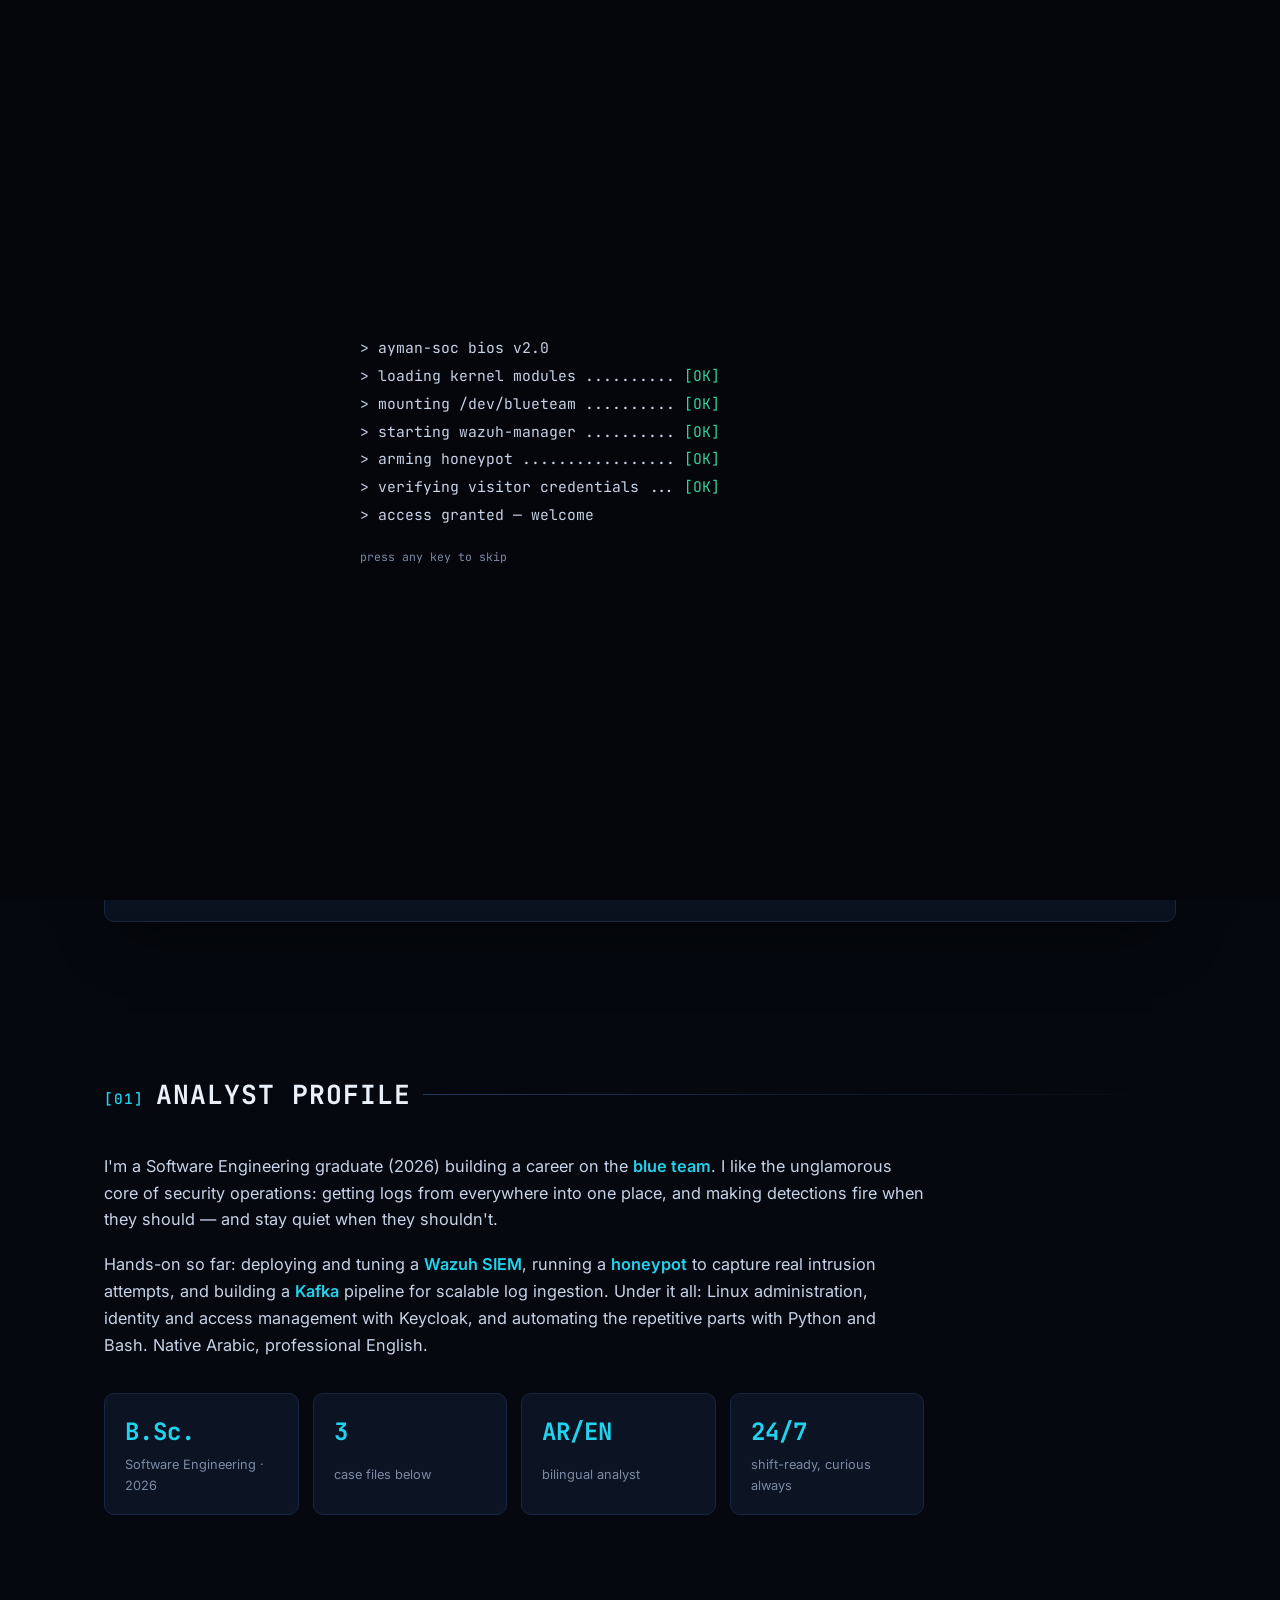
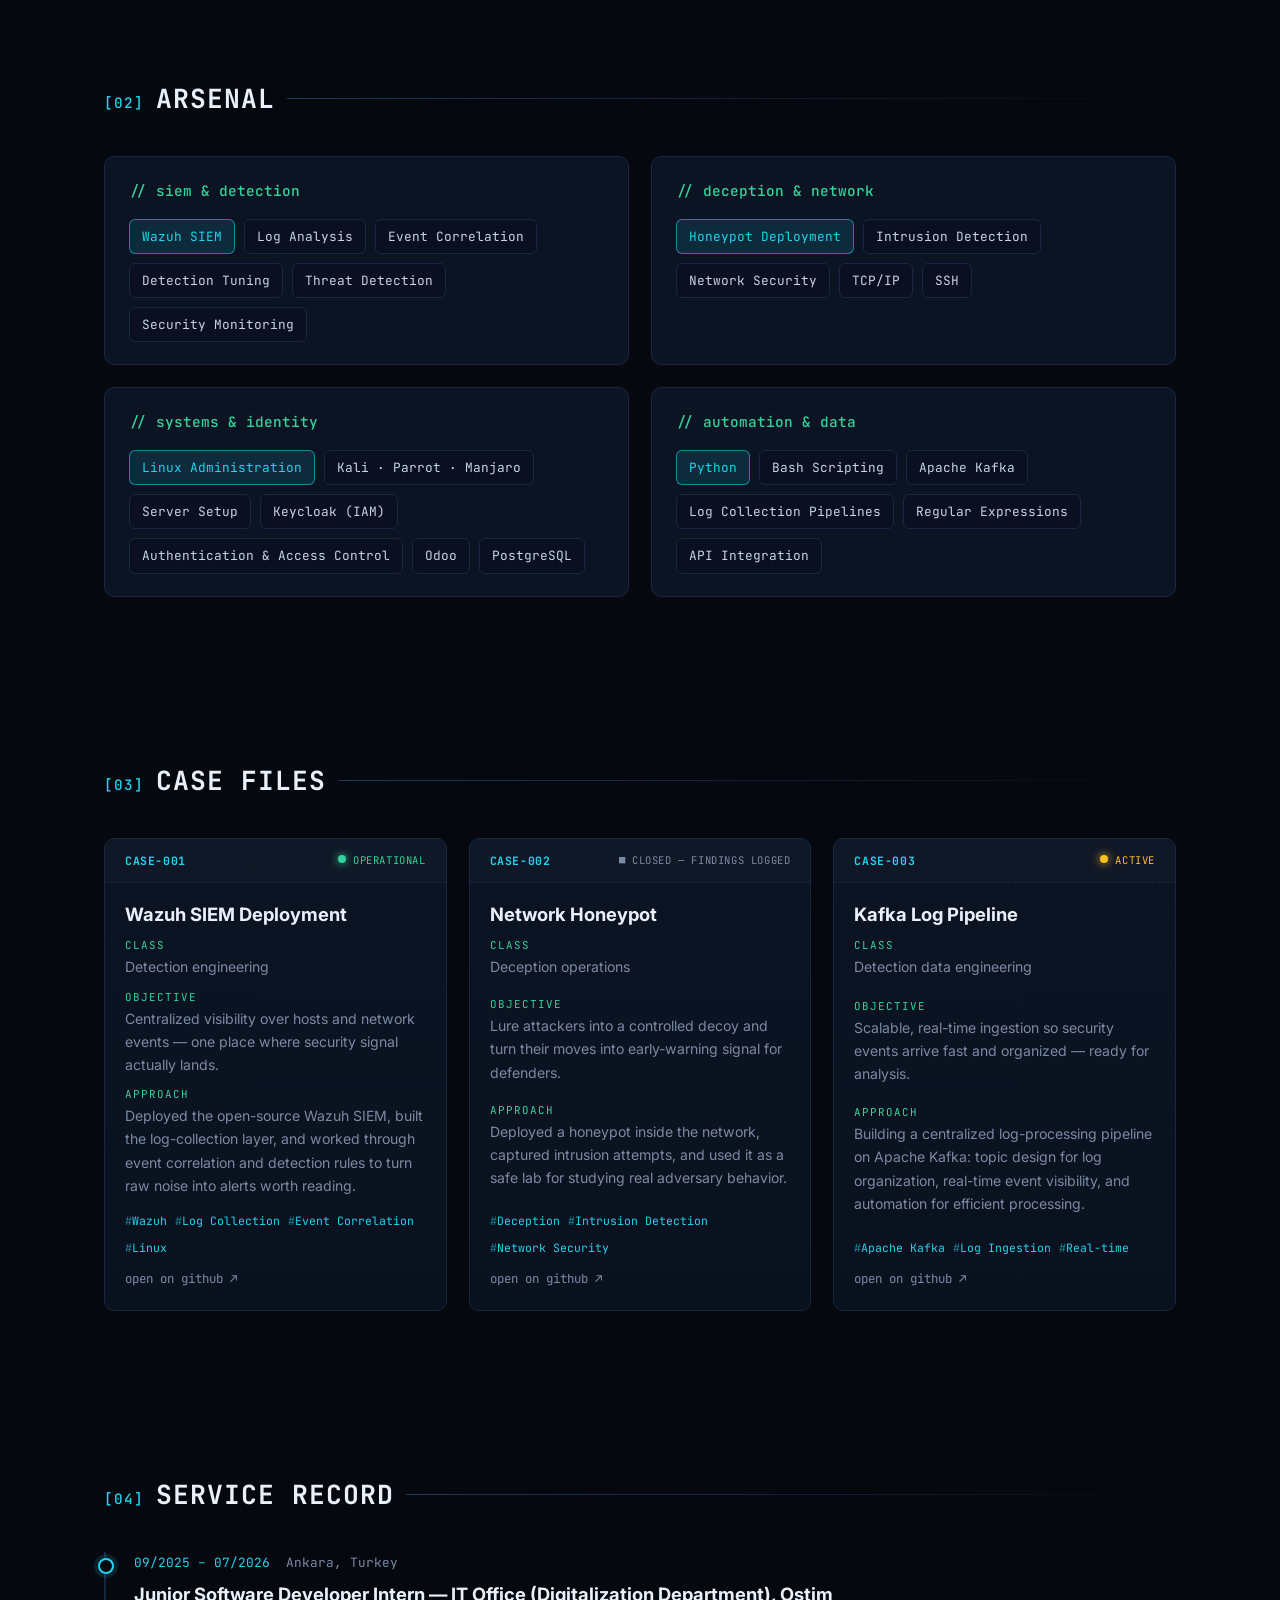
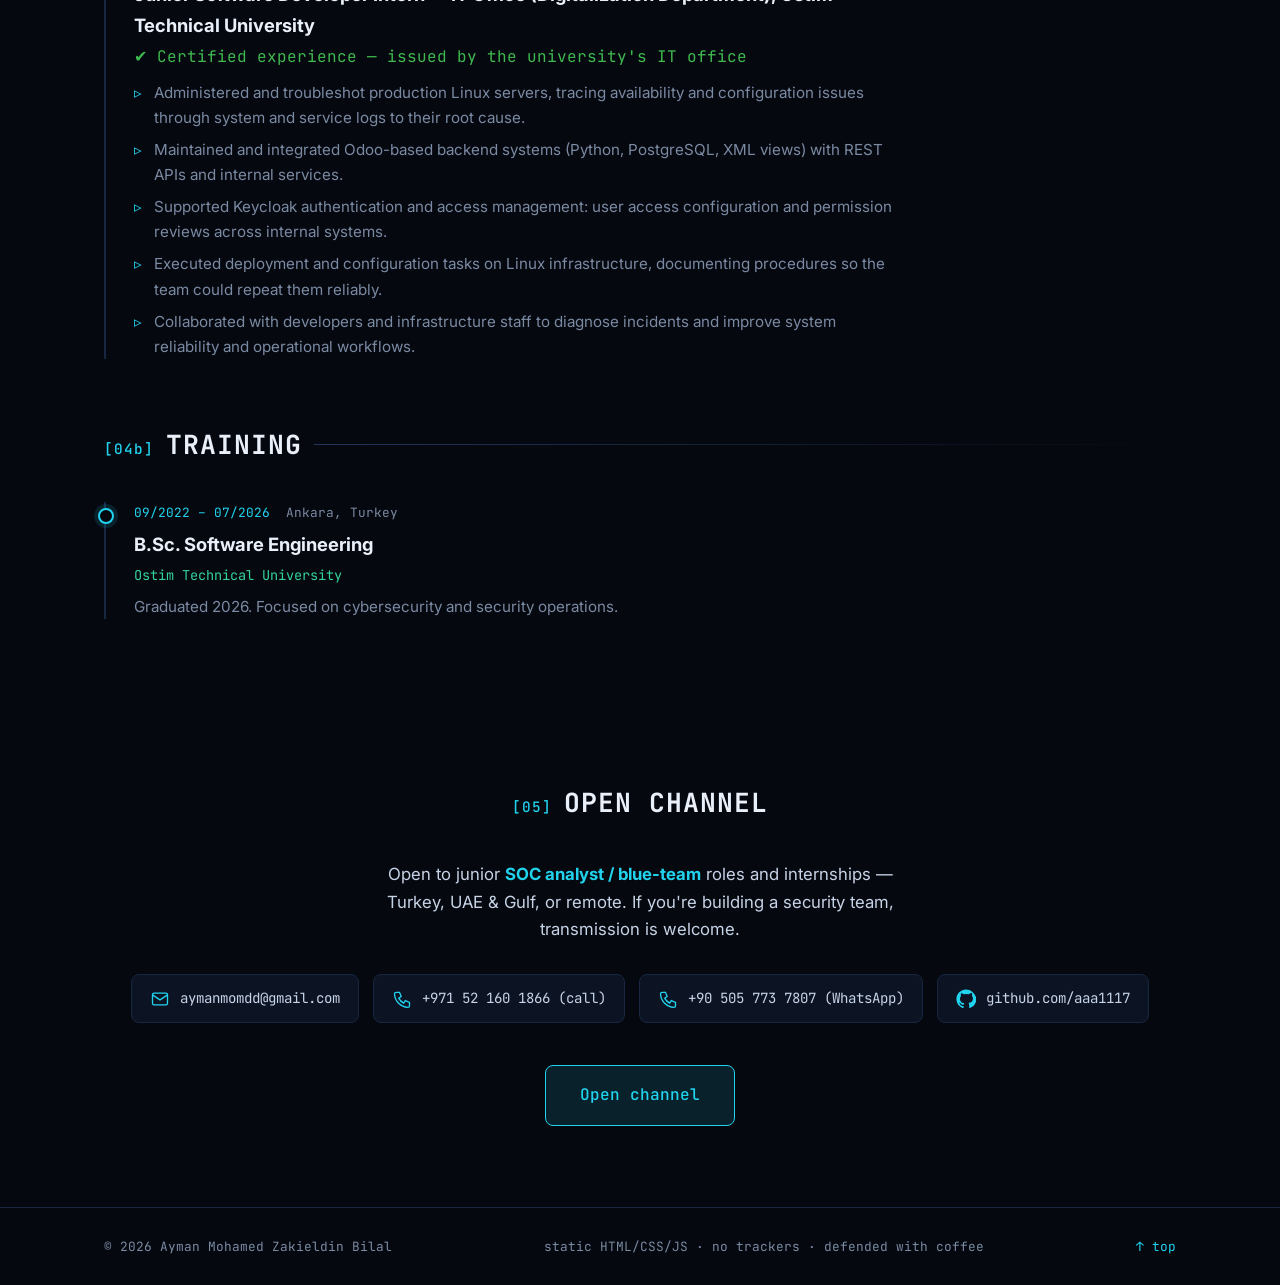
==== commit 5f56fea1: "Update contact numbers, certified IT experience, and CV - Calling number is now +971 52 160 1866; Wh" ====
--- a/index.html
+++ b/index.html
@@ -3,12 +3,12 @@
 <head>
   <meta charset="UTF-8" />
   <meta name="viewport" content="width=device-width, initial-scale=1.0" />
-  <title>Ayman Bilal — SOC Analyst · Blue Team</title>
+  <title>Ayman Bilal — SOC Analyst · IT &amp; Software Engineer</title>
   <meta name="description" content="Ayman Mohamed Zakieldin Bilal — junior SOC analyst / blue-team security engineer. Wazuh SIEM, threat detection, honeypots, Kafka log pipelines, Linux security automation. Arabic &amp; English." />
   <meta name="author" content="Ayman Mohamed Zakieldin Bilal" />
 
   <!-- Open Graph -->
-  <meta property="og:title" content="Ayman Bilal — SOC Analyst · Blue Team" />
+  <meta property="og:title" content="Ayman Bilal — SOC Analyst · IT &amp; Software Engineer" />
   <meta property="og:description" content="Wazuh SIEM · threat detection · honeypots · log pipelines · Linux security automation." />
   <meta property="og:type" content="website" />
 
@@ -86,13 +86,13 @@
               </div>
               <div class="panel__body">
                 <h1 class="id__name">Ayman Bilal</h1>
-                <p class="id__role mono">SOC Analyst · Blue Team</p>
+                <p class="id__role mono">SOC Analyst · IT &amp; Software Engineer</p>
                 <dl class="id__rows mono">
                   <div class="id__row"><dt>focus</dt><dd>SIEM · detection · log pipelines</dd></div>
                   <div class="id__row"><dt>siem</dt><dd>Wazuh (hands-on)</dd></div>
                   <div class="id__row"><dt>langs</dt><dd>Arabic (native) · English</dd></div>
-                  <div class="id__row"><dt>base</dt><dd>Ankara, TR · open to UAE / Gulf</dd></div>
-                  <div class="id__row"><dt>status</dt><dd><span class="status-open"><span class="pulse-dot pulse-dot--green"></span>open to junior SOC roles</span></dd></div>
+                  <div class="id__row"><dt>base</dt><dd>Abu Dhabi, UAE · Ankara, TR</dd></div>
+                  <div class="id__row"><dt>status</dt><dd><span class="status-open"><span class="pulse-dot pulse-dot--green"></span>open to SOC, IT &amp; Odoo/Python roles</span></dd></div>
                 </dl>
                 <div class="id__cta">
                   <a href="#casefiles" class="btn">View case files</a>
@@ -228,6 +228,7 @@
               <li>Keycloak (IAM)</li>
               <li>Authentication &amp; Access Control</li>
               <li>Odoo</li>
+              <li>PostgreSQL</li>
             </ul>
           </div>
           <div class="skill-group">
@@ -316,13 +317,14 @@
               <span class="timeline__date">09/2025 – 07/2026</span>
               <span class="timeline__place">Ankara, Turkey</span>
             </div>
-            <h3 class="timeline__role">Junior Software Developer Intern</h3>
+            <h3 class="timeline__role">Junior Software Developer Intern — IT Office (Digitalization Department), Ostim Technical University</h3>
+            <p class="mono" style="margin:.2rem 0 .6rem;color:#3fb950">&#10004; Certified experience — issued by the university's IT office</p>
             <ul class="timeline__points">
-              <li>Assisted in Linux server administration and infrastructure troubleshooting.</li>
-              <li>Worked with Odoo-based systems and backend integrations.</li>
-              <li>Supported authentication and access management workflows.</li>
-              <li>Participated in technical problem-solving and deployment tasks.</li>
-              <li>Collaborated with development teams to improve system functionality and operational workflows.</li>
+              <li>Administered and troubleshot production Linux servers, tracing availability and configuration issues through system and service logs to their root cause.</li>
+              <li>Maintained and integrated Odoo-based backend systems (Python, PostgreSQL, XML views) with REST APIs and internal services.</li>
+              <li>Supported Keycloak authentication and access management: user access configuration and permission reviews across internal systems.</li>
+              <li>Executed deployment and configuration tasks on Linux infrastructure, documenting procedures so the team could repeat them reliably.</li>
+              <li>Collaborated with developers and infrastructure staff to diagnose incidents and improve system reliability and operational workflows.</li>
             </ul>
           </div>
         </div>
@@ -356,9 +358,13 @@
             <svg viewBox="0 0 24 24" width="20" height="20" fill="none" stroke="currentColor" stroke-width="1.6" aria-hidden="true"><rect x="3" y="5" width="18" height="14" rx="2"/><path d="m3 7 9 6 9-6"/></svg>
             aymanmomdd@gmail.com
           </a>
-          <a href="tel:+905057737807" class="contact__item mono">
+          <a href="tel:+971521601866" class="contact__item mono">
             <svg viewBox="0 0 24 24" width="20" height="20" fill="none" stroke="currentColor" stroke-width="1.6" aria-hidden="true"><path d="M5 4h4l2 5-3 2a14 14 0 0 0 6 6l2-3 5 2v4a2 2 0 0 1-2 2A17 17 0 0 1 3 6a2 2 0 0 1 2-2Z"/></svg>
-            +90 505 773 7807
+            +971 52 160 1866 (call)
+          </a>
+          <a href="https://wa.me/905057737807" target="_blank" rel="noopener" class="contact__item mono">
+            <svg viewBox="0 0 24 24" width="20" height="20" fill="none" stroke="currentColor" stroke-width="1.6" aria-hidden="true"><path d="M5 4h4l2 5-3 2a14 14 0 0 0 6 6l2-3 5 2v4a2 2 0 0 1-2 2A17 17 0 0 1 3 6a2 2 0 0 1 2-2Z"/></svg>
+            +90 505 773 7807 (WhatsApp)
           </a>
           <a href="https://github.com/aaa1117" class="contact__item mono" target="_blank" rel="noopener">
             <svg viewBox="0 0 24 24" width="20" height="20" fill="currentColor" aria-hidden="true"><path d="M12 .5C5.7.5.5 5.7.5 12c0 5.1 3.3 9.4 7.9 10.9.6.1.8-.3.8-.6v-2c-3.2.7-3.9-1.4-3.9-1.4-.5-1.3-1.3-1.7-1.3-1.7-1.1-.7.1-.7.1-.7 1.2.1 1.8 1.2 1.8 1.2 1 1.8 2.8 1.3 3.5 1 .1-.8.4-1.3.7-1.6-2.6-.3-5.3-1.3-5.3-5.7 0-1.3.5-2.3 1.2-3.1-.1-.3-.5-1.5.1-3.1 0 0 1-.3 3.3 1.2a11.5 11.5 0 0 1 6 0C18 4.6 19 4.9 19 4.9c.6 1.6.2 2.8.1 3.1.8.8 1.2 1.8 1.2 3.1 0 4.4-2.7 5.4-5.3 5.7.4.4.8 1.1.8 2.2v3.3c0 .3.2.7.8.6 4.6-1.5 7.9-5.8 7.9-10.9C23.5 5.7 18.3.5 12 .5z"/></svg>
